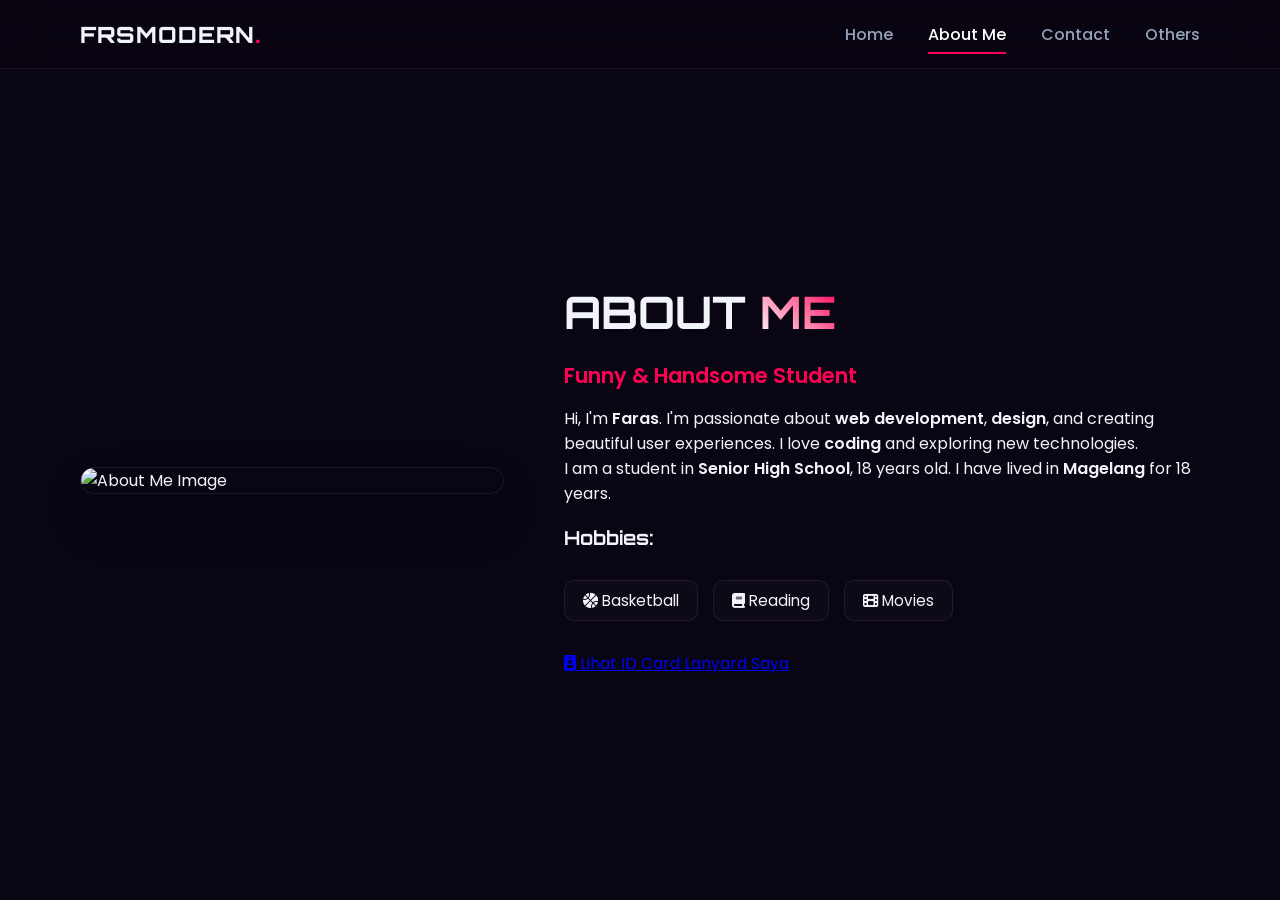
==== about.html @ 41e26d17 "first commit" ====
<!doctype html>
<html lang="en">
  <head>
    <meta charset="UTF-8" />
    <meta name="viewport" content="width=device-width, initial-scale=1.0" />
    <title>About Me | Faras</title>
    <link rel="preconnect" href="https://fonts.googleapis.com" />
    <link rel="preconnect" href="https://fonts.gstatic.com" crossorigin />
    <link href="https://fonts.googleapis.com/css2?family=Orbitron:wght@500;800&family=Poppins:wght@300;400;600&display=swap" rel="stylesheet" />
    <link rel="stylesheet" href="https://cdnjs.cloudflare.com/ajax/libs/font-awesome/6.4.0/css/all.min.css" />
    <link rel="stylesheet" href="apapun.css" />

    <!-- CSS Tambahan untuk efek Pop-up & Hover -->
    <style>
      .efek-hover {
        display: inline-block;
        transition: all 0.3s ease-in-out;
        cursor: pointer;
        font-weight: 600; /* Agar kata yang bisa di-hover sedikit lebih tebal */
      }

      .efek-hover:hover {
        color: #ff4757; /* Kamu bisa mengganti kode warna ini sesuai tema webmu */
        transform: scale(1.2);
        text-shadow: 2px 2px 5px rgba(0, 0, 0, 0.2);
      }
    </style>
  </head>
  <body>
    <div id="progress-bar"></div>

    <header>
      <div class="nav-container">
        <div class="logo">FRSMODERN<span>.</span></div>
        <nav>
          <ul>
            <li><a href="index.html" class="nav-link">Home</a></li>
            <li><a href="about.html" class="nav-link active">About Me</a></li>
            <li><a href="contact.html" class="nav-link">Contact</a></li>
            <li><a href="others.html" class="nav-link">Others</a></li>
          </ul>
        </nav>
      </div>
    </header>

    <main>
      <section class="scroll-reveal active">
        <div class="about-grid">
          <div class="about-img-box">
            <div class="img-wrapper glass-frame">
              <img src="https://media.formula1.com/image/upload/f_auto,c_limit,q_75,w_1320/content/dam/fom-website/drivers/2025Drivers/leclerc" alt="About Me Image" />
            </div>
          </div>
          <div class="about-text" style="text-align: left">
            <h2>ABOUT <span class="gradient-text">ME</span></h2>
            <p class="highlight">Funny & Handsome Student</p>

            <!-- Kata-kata di bawah ini sudah dibungkus dengan efek-hover -->
            <p>
              Hi, I'm <span class="efek-hover">Faras</span>. I'm passionate about <span class="efek-hover">web development</span>, <span class="efek-hover">design</span>, and creating beautiful user experiences. I love
              <span class="efek-hover">coding</span> and exploring new technologies.
            </p>
            <p>I am a student in <span class="efek-hover">Senior High School</span>, 18 years old. I have lived in <span class="efek-hover">Magelang</span> for 18 years.</p>

            <h3 style="font-family: 'Orbitron'; margin-top: 20px; font-size: 1.2rem">Hobbies:</h3>

            <div class="skills">
              <span class="skill-tag"><i class="fas fa-basketball-ball"></i> Basketball</span>
              <span class="skill-tag"><i class="fas fa-book"></i> Reading</span>
              <span class="skill-tag"><i class="fas fa-film"></i> Movies</span>
            </div>
            <!-- Tambahkan ini di bawah bagian hobbies atau di akhir teks About Me -->
            <div style="margin-top: 30px">
              <a href="aboutme.html" class="btn-lanyard"> <i class="fas fa-id-badge"></i> Lihat ID Card Lanyard Saya </a>
            </div>
          </div>
        </div>
      </section>
    </main>

    <script src="script.js"></script>
  </body>
</html>
---- apapun.css ----
/* --- RESET & VARIABLES --- */
:root {
  --primary: #ff0055;
  --primary-glow: rgba(255, 0, 85, 0.3);
  --bg-dark: #0a0512;
  --bg-card: rgba(255, 255, 255, 0.02);
  --border: rgba(255, 255, 255, 0.07);
  --text-main: #f1f5f9;
  --text-muted: #94a3b8;
}

* {
  box-sizing: border-box;
  margin: 0;
  padding: 0;
  scroll-behavior: smooth;
}

body {
  font-family: 'Poppins', sans-serif;
  background-color: var(--bg-dark);
  color: var(--text-main);
  overflow-x: hidden;
}

/* Scroll Progress Bar */
#progress-bar {
  position: fixed;
  top: 0;
  left: 0;
  height: 3px;
  background: linear-gradient(90deg, var(--primary), #7000ff);
  width: 0%;
  z-index: 1001;
  transition: width 0.1s ease;
}

/* --- HEADER & NAV --- */
header {
  position: fixed;
  top: 0;
  width: 100%;
  background: rgba(10, 5, 18, 0.7);
  backdrop-filter: blur(20px);
  -webkit-backdrop-filter: blur(20px);
  border-bottom: 1px solid var(--border);
  z-index: 1000;
  padding: 20px 0;
}

.nav-container {
  max-width: 1200px;
  margin: 0 auto;
  display: flex;
  justify-content: space-between;
  align-items: center;
  padding: 0 40px;
}

.logo {
  font-family: 'Orbitron', sans-serif;
  font-weight: 800;
  font-size: 1.4rem;
  letter-spacing: 1px;
}

.logo span {
  color: var(--primary);
}

nav ul {
  display: flex;
  list-style: none;
}

nav li {
  margin-left: 35px;
}

nav a {
  text-decoration: none;
  color: var(--text-muted);
  font-weight: 500;
  transition: color 0.3s;
  position: relative;
  padding: 8px 0;
}

nav a:hover,
nav a.active {
  color: #fff;
}

nav a::after {
  content: '';
  position: absolute;
  bottom: 0;
  left: 0;
  width: 0;
  height: 2px;
  background: var(--primary);
  transition: width 0.3s ease;
}

nav a:hover::after,
nav a.active::after {
  width: 100%;
}

/* --- LAYOUT UTAMA --- */
main {
  max-width: 1200px;
  margin: 0 auto;
  padding: 0 40px;
}

section {
  min-height: 100vh;
  padding: 120px 0 60px 0;
  display: flex;
  flex-direction: column;
  justify-content: center;
}

/* --- SECTION: HOME / HERO --- */
#home {
  display: grid;
  grid-template-columns: 1fr 1fr;
  gap: 50px;
  align-items: center;
}

.badge {
  background: rgba(255, 0, 85, 0.1);
  color: var(--primary);
  padding: 6px 16px;
  border-radius: 30px;
  font-size: 0.85rem;
  font-weight: 600;
  text-transform: uppercase;
  letter-spacing: 1px;
  display: inline-block;
  margin-bottom: 20px;
  border: 1px solid rgba(255, 0, 85, 0.2);
}

h1 {
  font-size: 2.8em;
  font-weight: 700;
  background: linear-gradient(45deg, #ffffff, #ff007f);

  -webkit-background-clip: text;
  background-clip: text;

  -webkit-text-fill-color: transparent;
  margin-bottom: 20px;
  letter-spacing: -0.5px;
}

.gradient-text {
  color: var(--primary);
  background-image: linear-gradient(45deg, #ffffff, var(--primary));
  -webkit-background-clip: text;
  background-clip: text;

  -webkit-text-fill-color: transparent;
}

#home p {
  color: var(--text-muted);
  font-size: 1.15rem;
  line-height: 1.8;
  margin-bottom: 35px;
}

.cta-btn {
  display: inline-block;
  text-decoration: none;
  background: var(--primary);
  color: #fff;
  padding: 14px 32px;
  border-radius: 12px;
  font-weight: 600;
  box-shadow: 0 8px 25px var(--primary-glow);
  transition:
    transform 0.3s,
    box-shadow 0.3s;
}

.cta-btn:hover {
  transform: translateY(-3px);
  box-shadow: 0 12px 30px rgba(255, 0, 85, 0.5);
}

/* Img Styling & Hover Effects */
.img-wrapper {
  position: relative;
  border-radius: 24px;
  overflow: hidden;
  border: 1px solid var(--border);
  box-shadow: 0 25px 50px -12px rgba(0, 0, 0, 0.5);
}

.img-wrapper img {
  width: 100%;
  display: block;
  transition: transform 0.6s cubic-bezier(0.25, 1, 0.5, 1);
}

.img-wrapper:hover img {
  transform: scale(1.05) rotate(1deg);
}

/* Animasi Mengambang (Floating) */
.animate-float {
  animation: floatY 6s ease-in-out infinite;
}

@keyframes floatY {
  0%,
  100% {
    transform: translateY(0);
  }
  50% {
    transform: translateY(-15px);
  }
}

/* --- SECTION: ABOUT --- */
.about-grid {
  display: grid;
  grid-template-columns: 0.8fr 1.2fr;
  gap: 60px;
  align-items: center;
}

h2 {
  font-family: 'Orbitron', sans-serif;
  font-size: 2.8rem;
  margin-bottom: 20px;
}

.highlight {
  color: var(--primary);
  font-size: 1.3rem;
  font-weight: 600;
  margin-bottom: 15px;
}

.skills {
  margin-top: 30px;
  display: flex;
  gap: 15px;
}

.skill-tag {
  background: var(--bg-card);
  border: 1px solid var(--border);
  padding: 8px 18px;
  border-radius: 10px;
  font-size: 0.95rem;
  transition: border-color 0.3s;
}

.skill-tag:hover {
  border-color: var(--primary);
}

/* --- SECTION: PROJECTS --- */
.project-grid {
  display: grid;
  grid-template-columns: 1fr 1fr;
  gap: 30px;
  margin-top: 40px;
}

.project-card {
  background: var(--bg-card);
  border: 1px solid var(--border);
  border-radius: 20px;
  overflow: hidden;
  transition:
    transform 0.4s,
    border-color 0.4s;
}

.project-img {
  height: 250px;
  overflow: hidden;
}

.project-img img {
  width: 100%;
  height: 100%;
  object-fit: cover;
  transition: transform 0.5s;
}

.project-info {
  padding: 25px;
  text-align: left;
}
.project-info h3 {
  margin-bottom: 10px;
  font-family: 'Orbitron', sans-serif;
}
.project-info p {
  color: var(--text-muted);
  font-size: 0.95rem;
}

.project-card:hover {
  transform: translateY(-10px);
  border-color: var(--primary);
}

.project-card:hover .project-img img {
  transform: scale(1.08);
}

.contact-links {
  display: flex;
  justify-content: center;
  gap: 30px;
  margin-top: 40px;
  flex-wrap: wrap;
}

.social-item {
  display: flex;
  align-items: center;
  gap: 12px;
  text-decoration: none;
  color: #fff;
  background: var(--bg-card);
  border: 1px solid var(--border);
  padding: 16px 30px;
  border-radius: 16px;
  transition: all 0.3s;
}

.social-item i {
  font-size: 1.4rem;
  color: var(--primary);
}

.social-item:hover {
  background: rgba(255, 0, 85, 0.05);
  border-color: var(--primary);
  transform: scale(1.05);
}

.scroll-reveal {
  opacity: 0;
  transform: translateY(60px);
  transition:
    opacity 1s cubic-bezier(0.25, 1, 0.5, 1),
    transform 1s cubic-bezier(0.25, 1, 0.5, 1);
}

.scroll-reveal.active {
  opacity: 1;
  transform: translateY(0);
}

.btn-about {
  display: inline-block;
  padding: 10px 20px;
  background-color: #ff4757;
  color: white;
  text-decoration: none;
  border-radius: 5px;
  font-family: 'Poppins', sans-serif;
  font-weight: 600;
  transition: 0.3s;
}

.btn-about:hover {
  background-color: #cf303f;
  transform: scale(1.05);
}
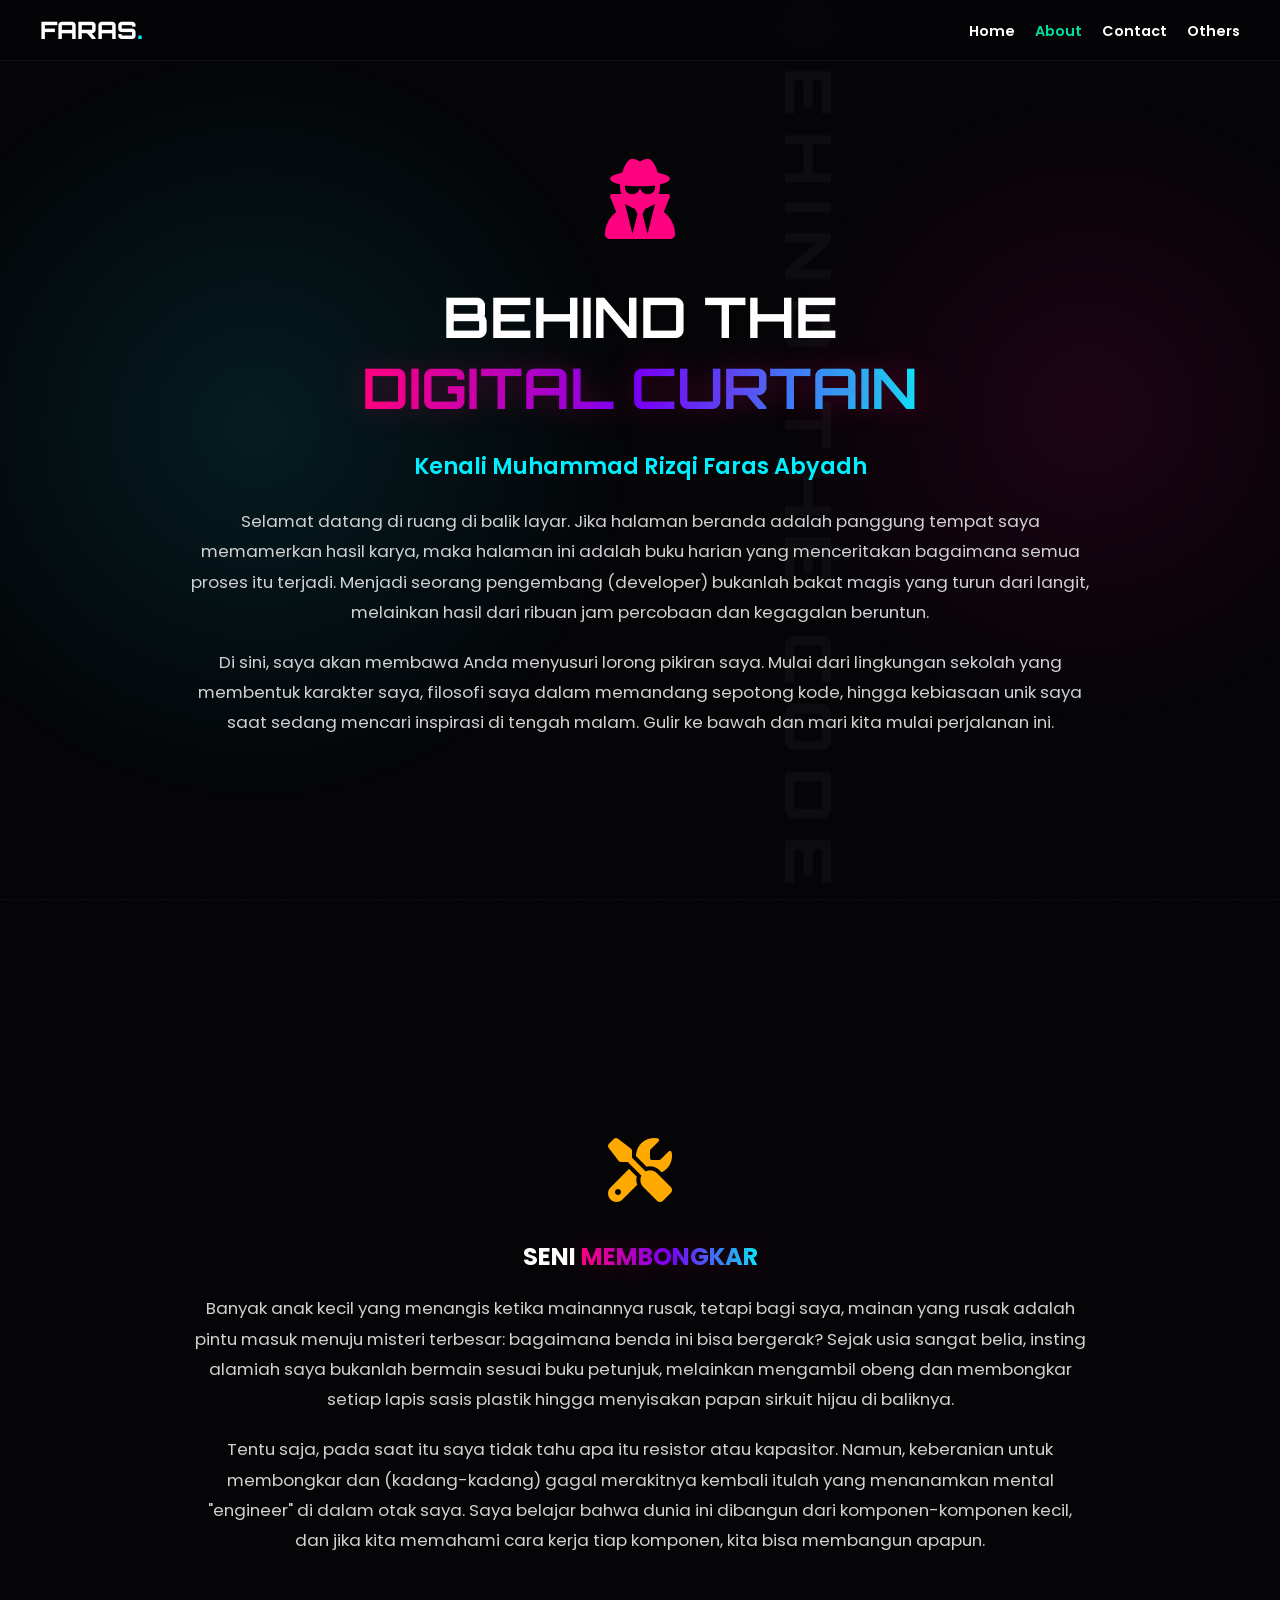
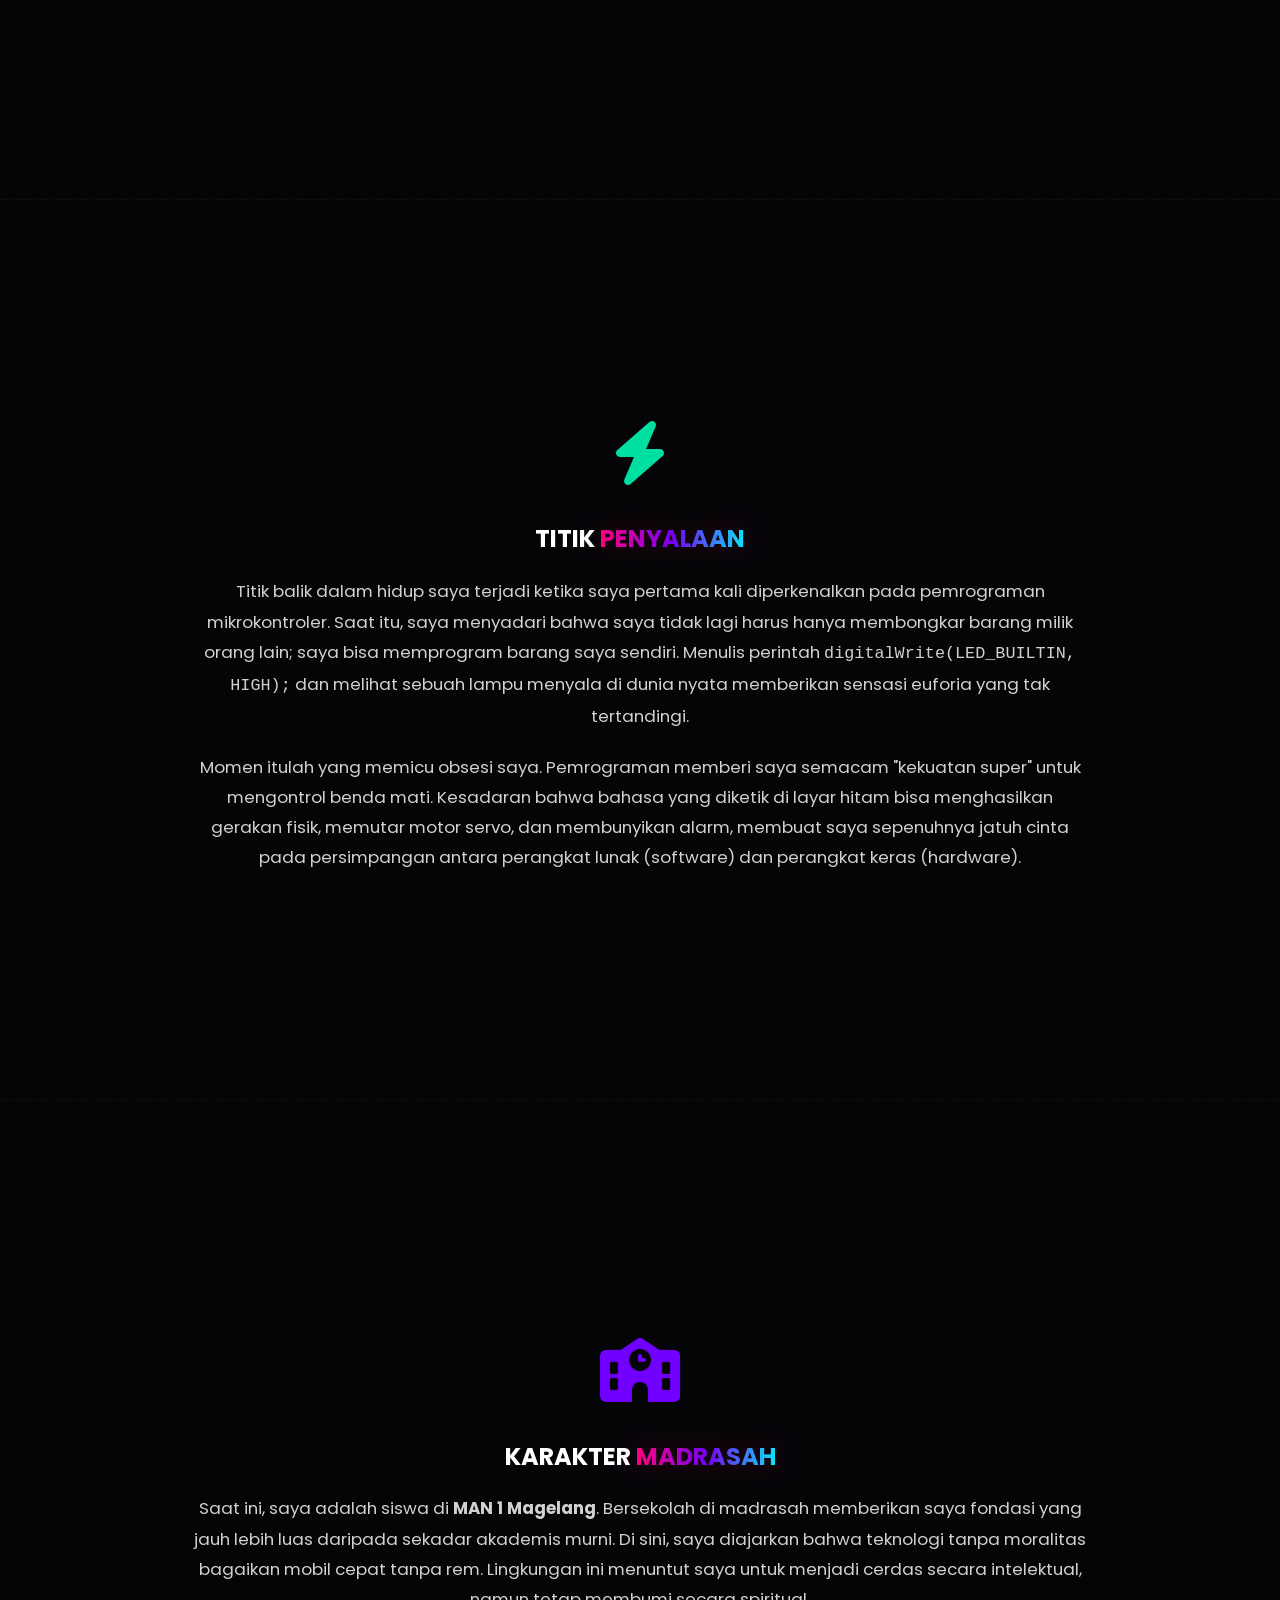
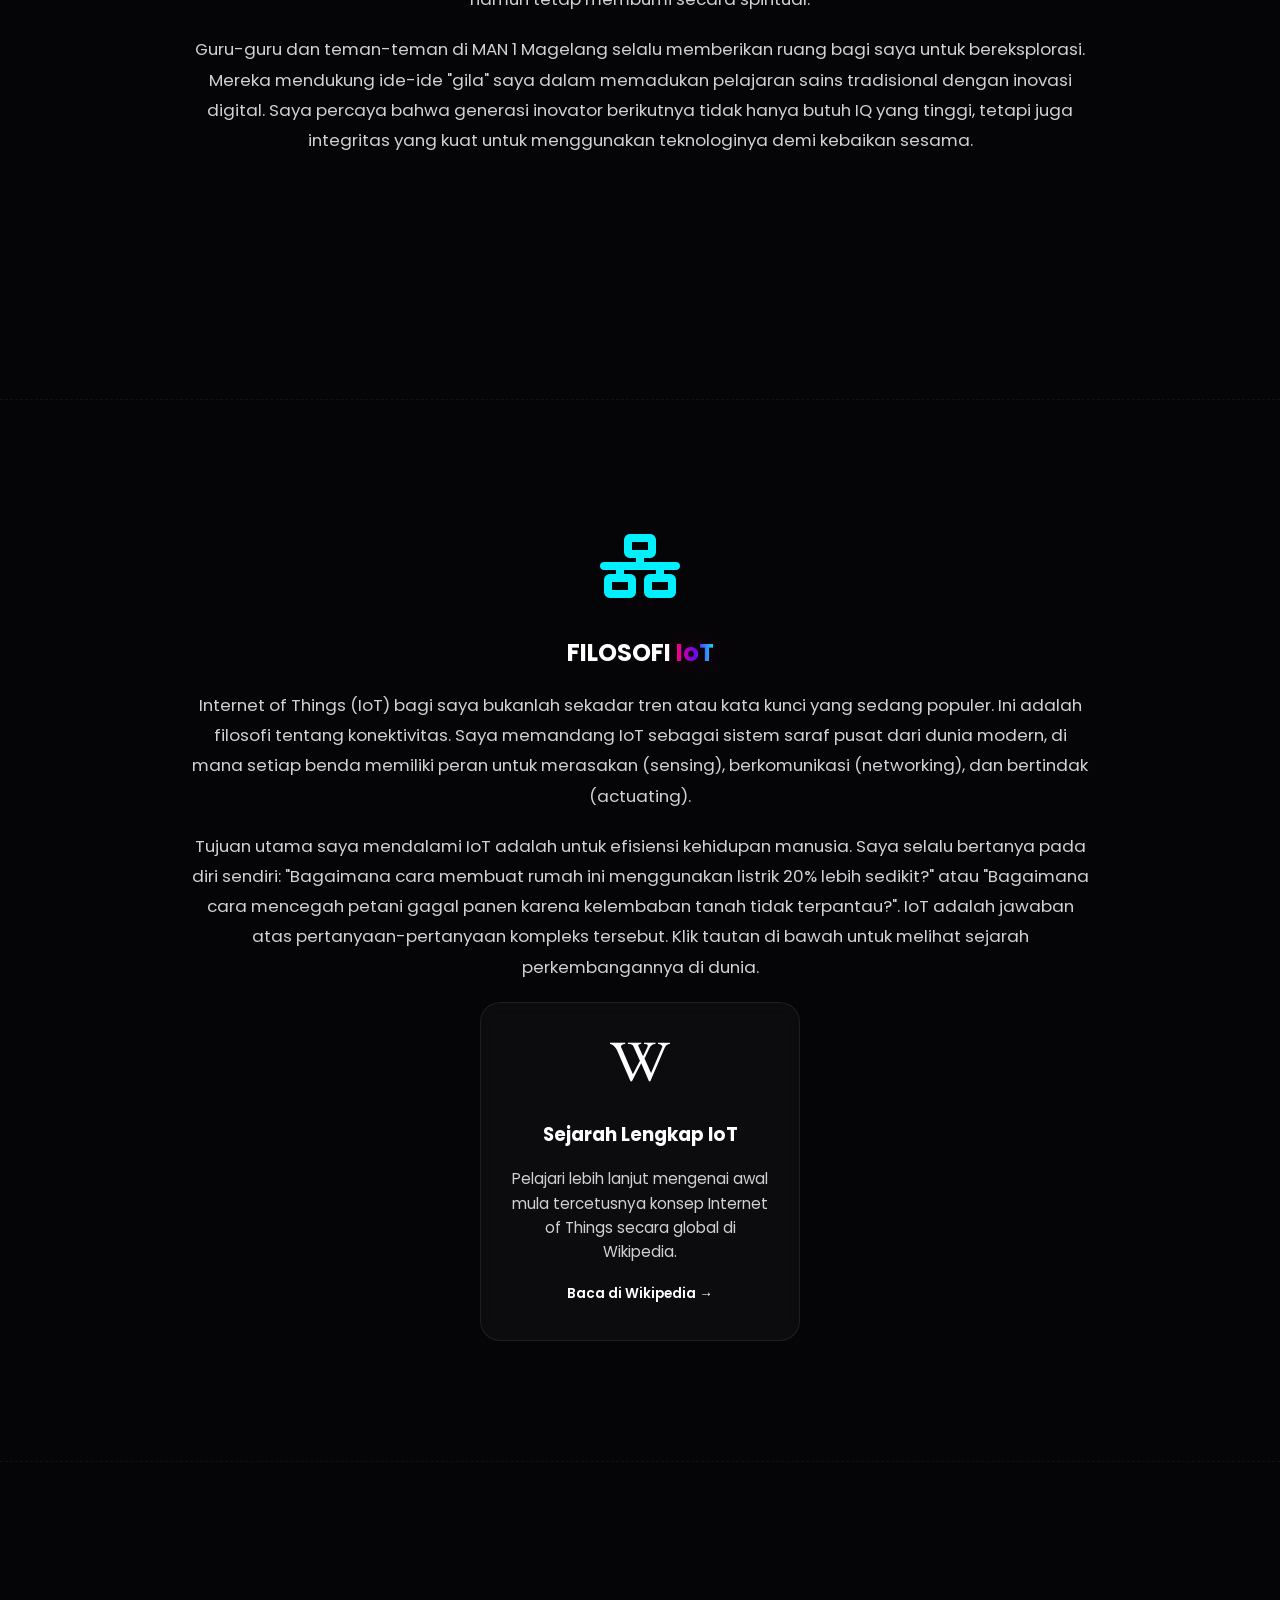
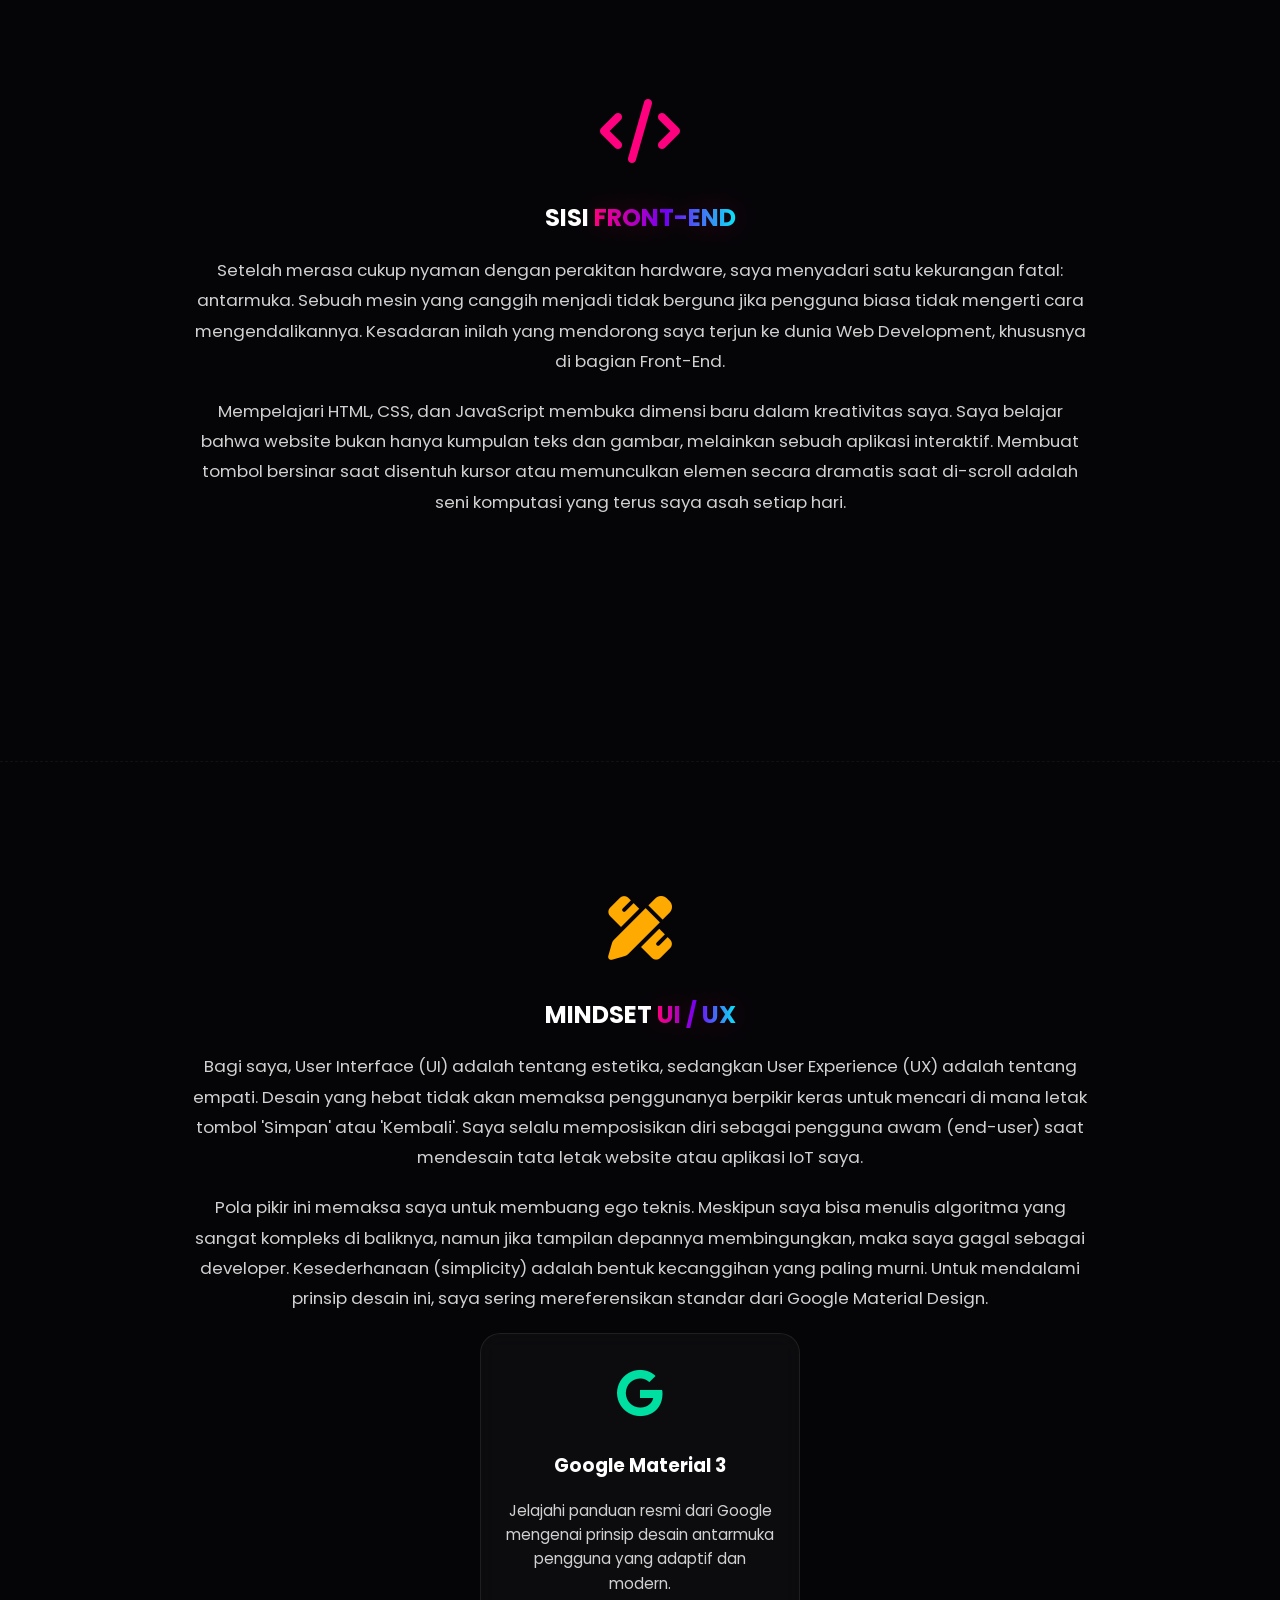
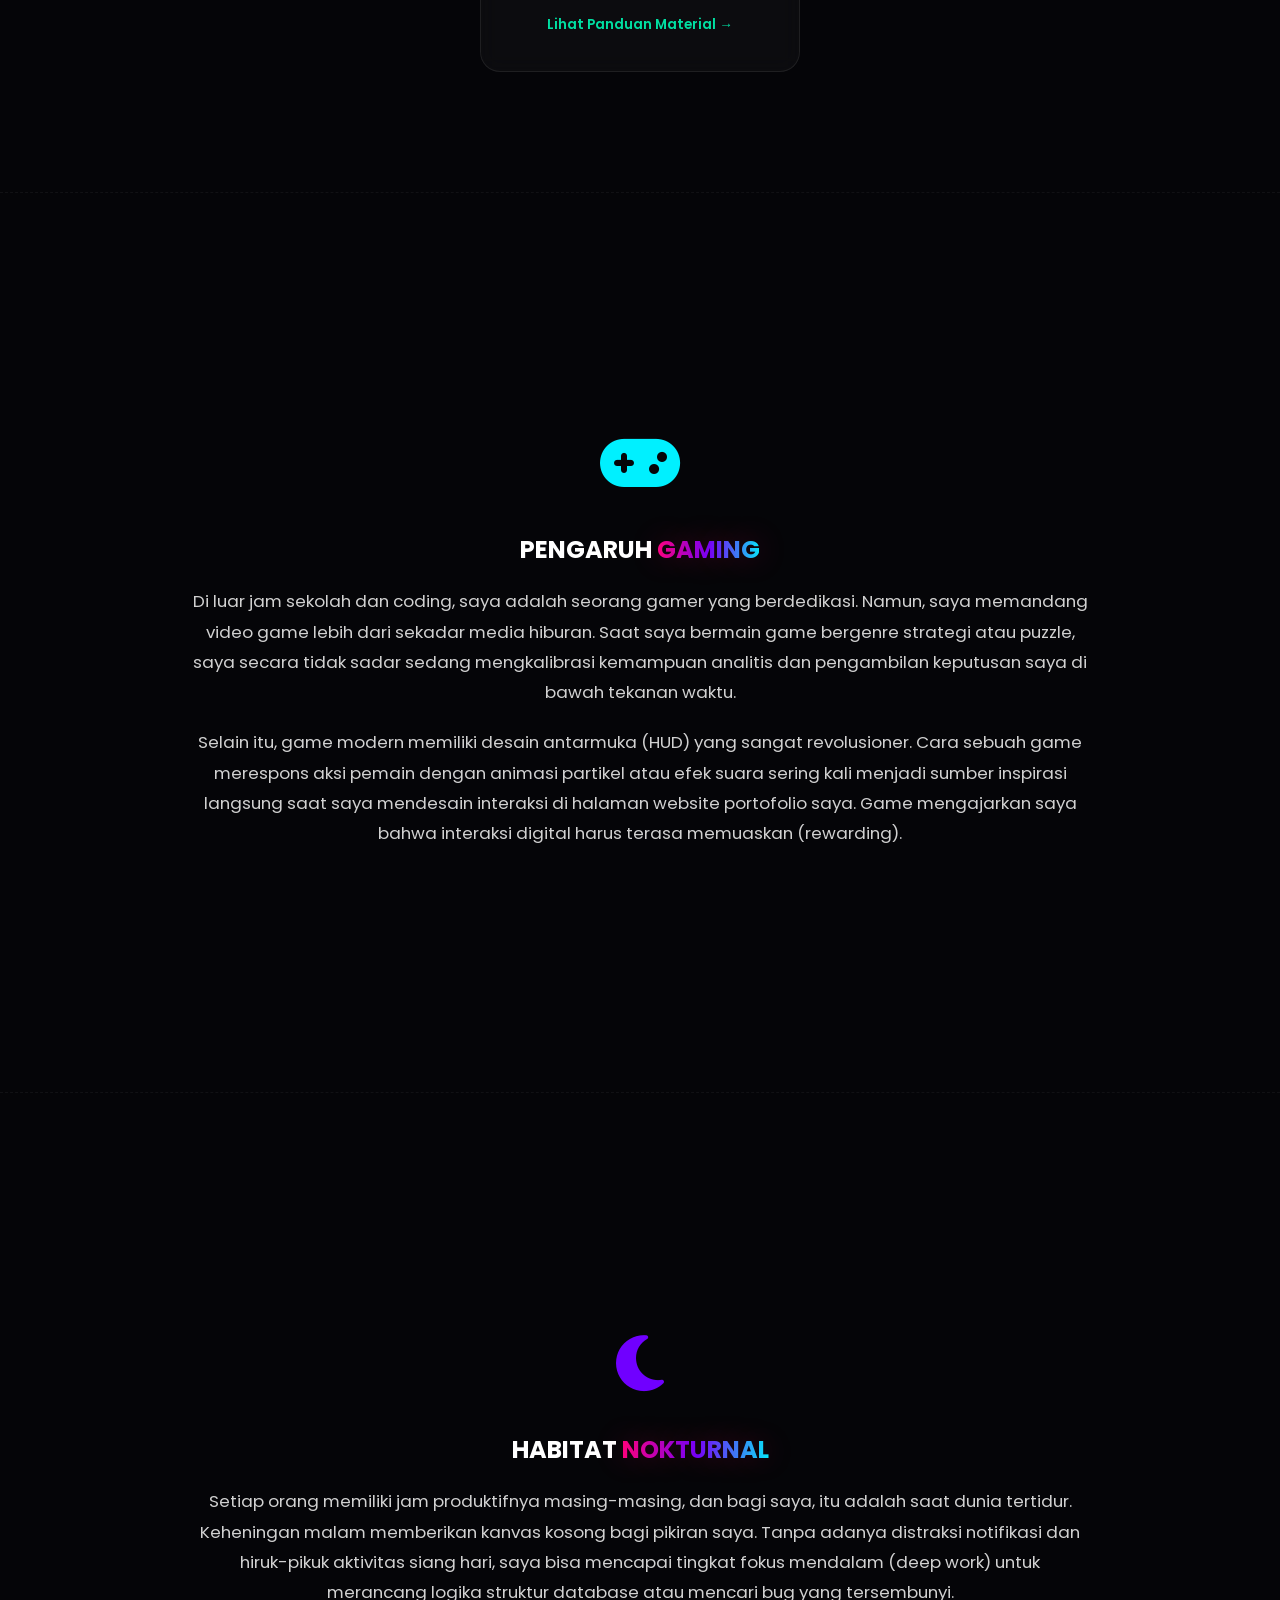
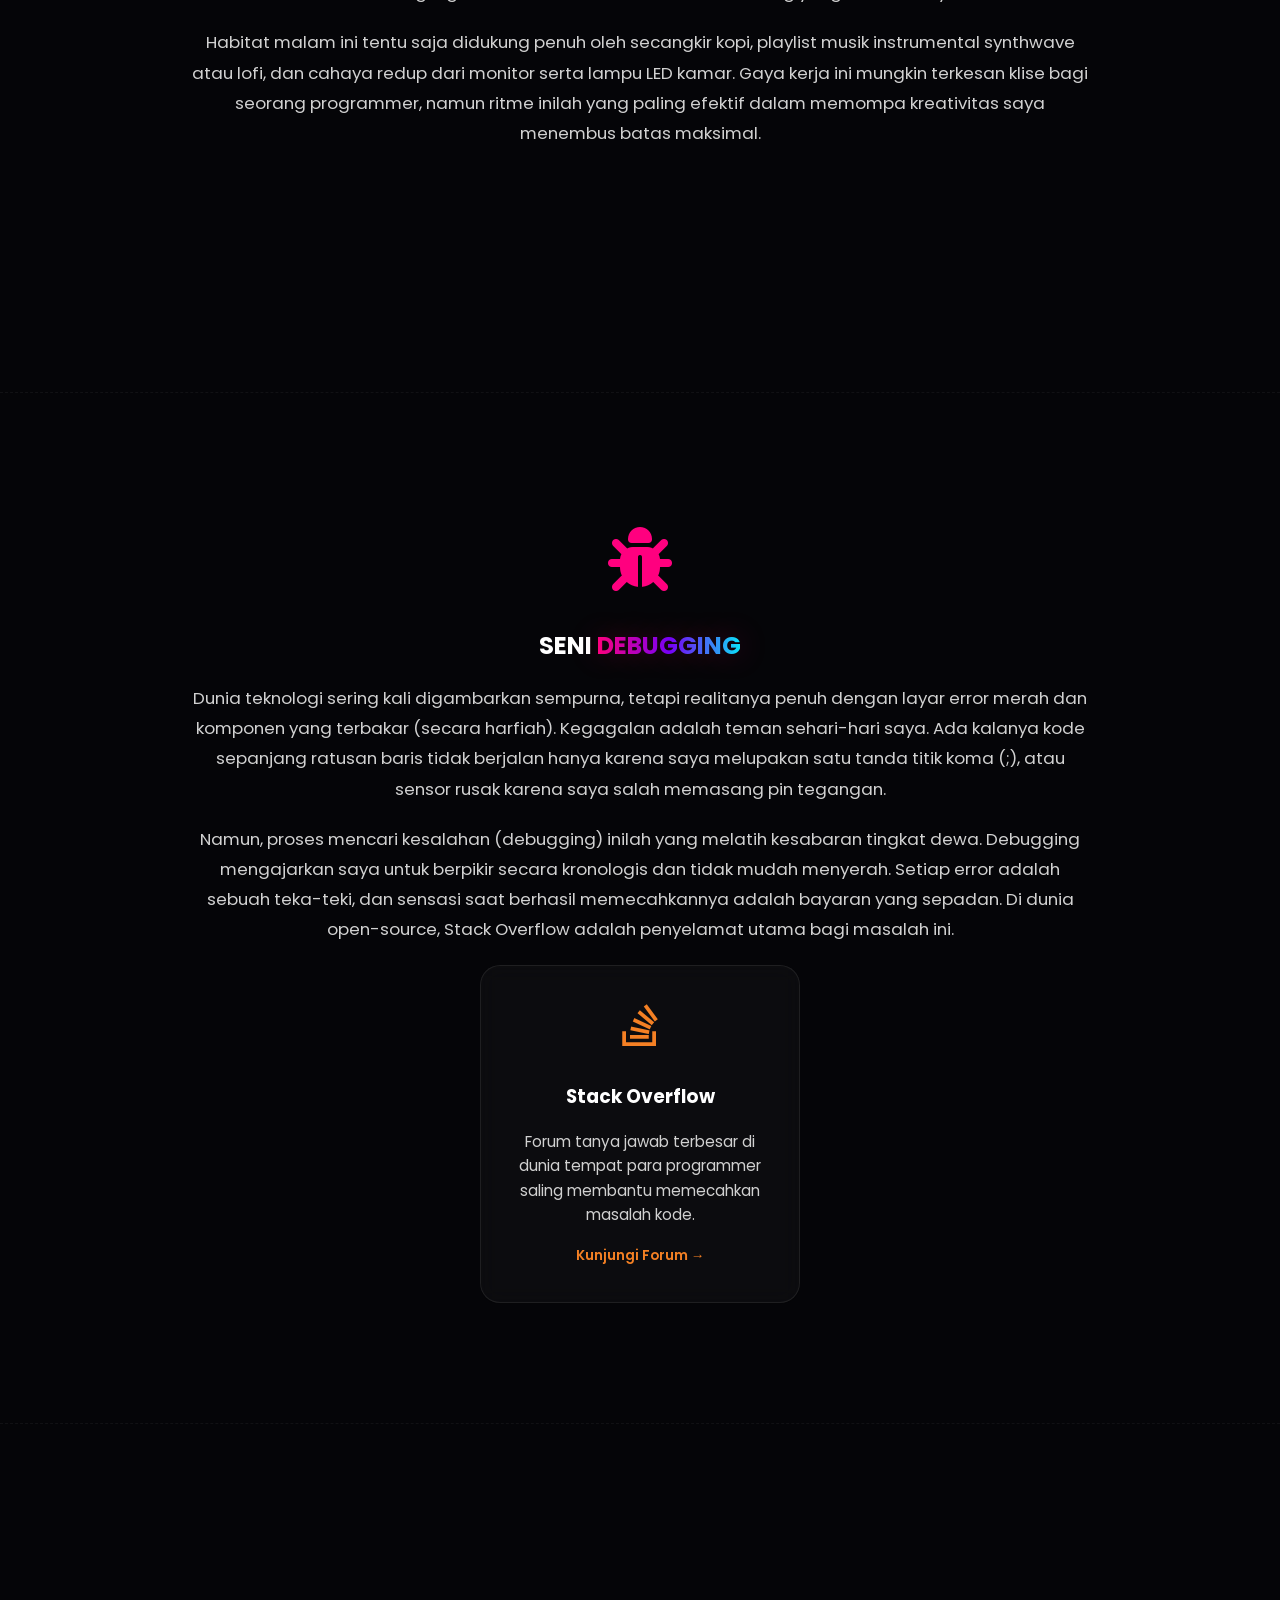
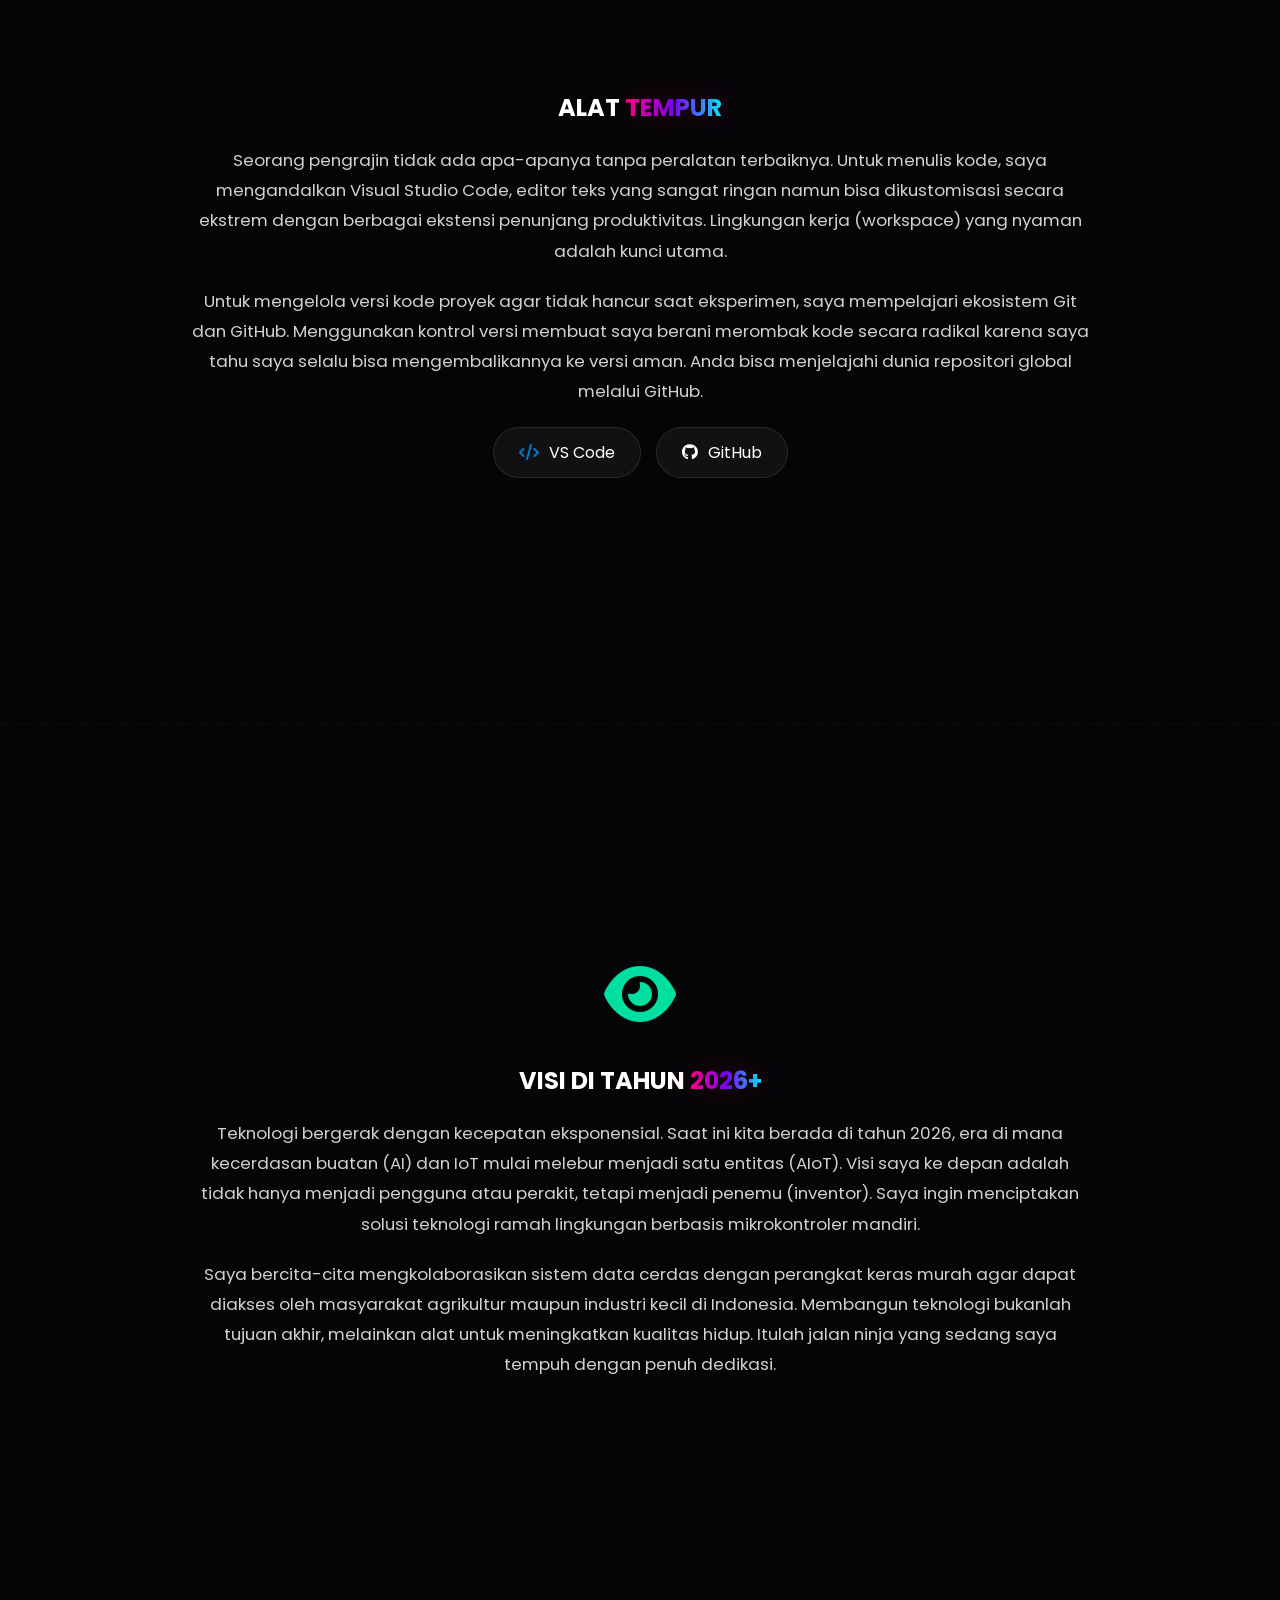
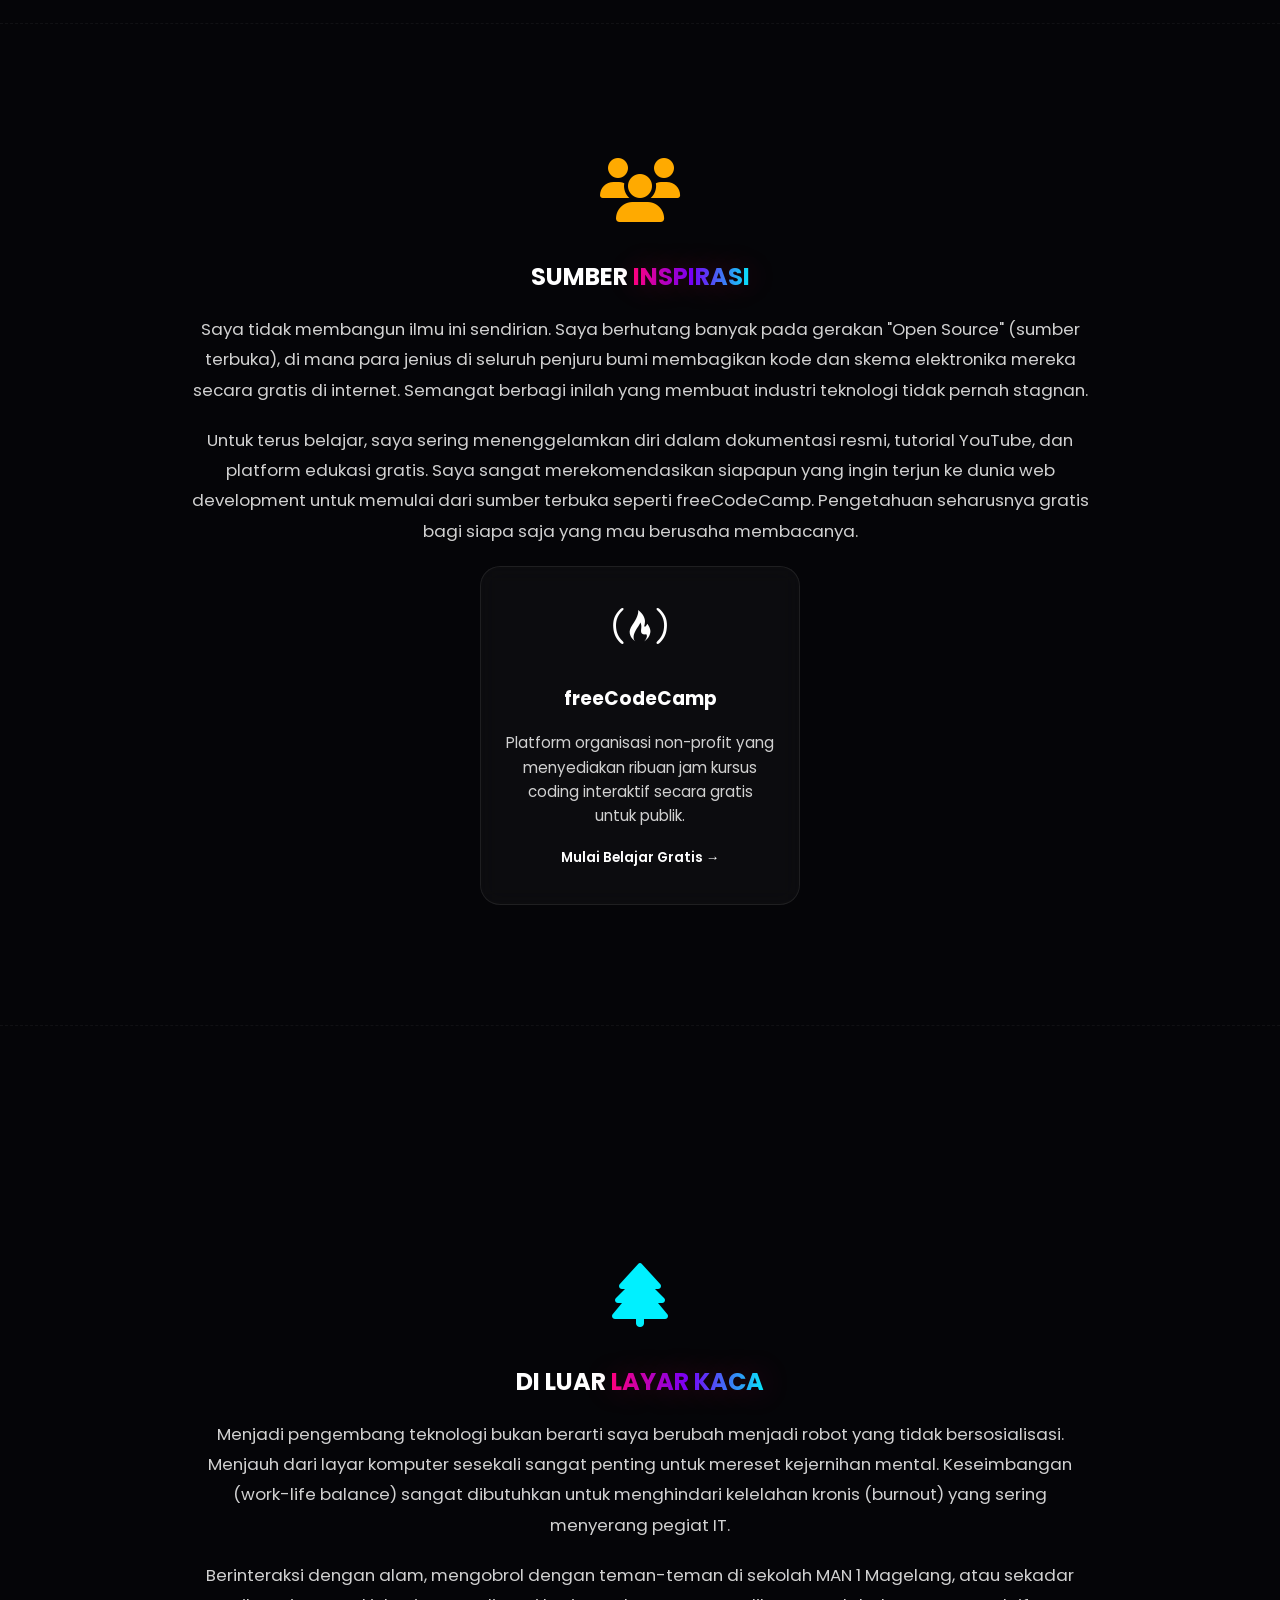
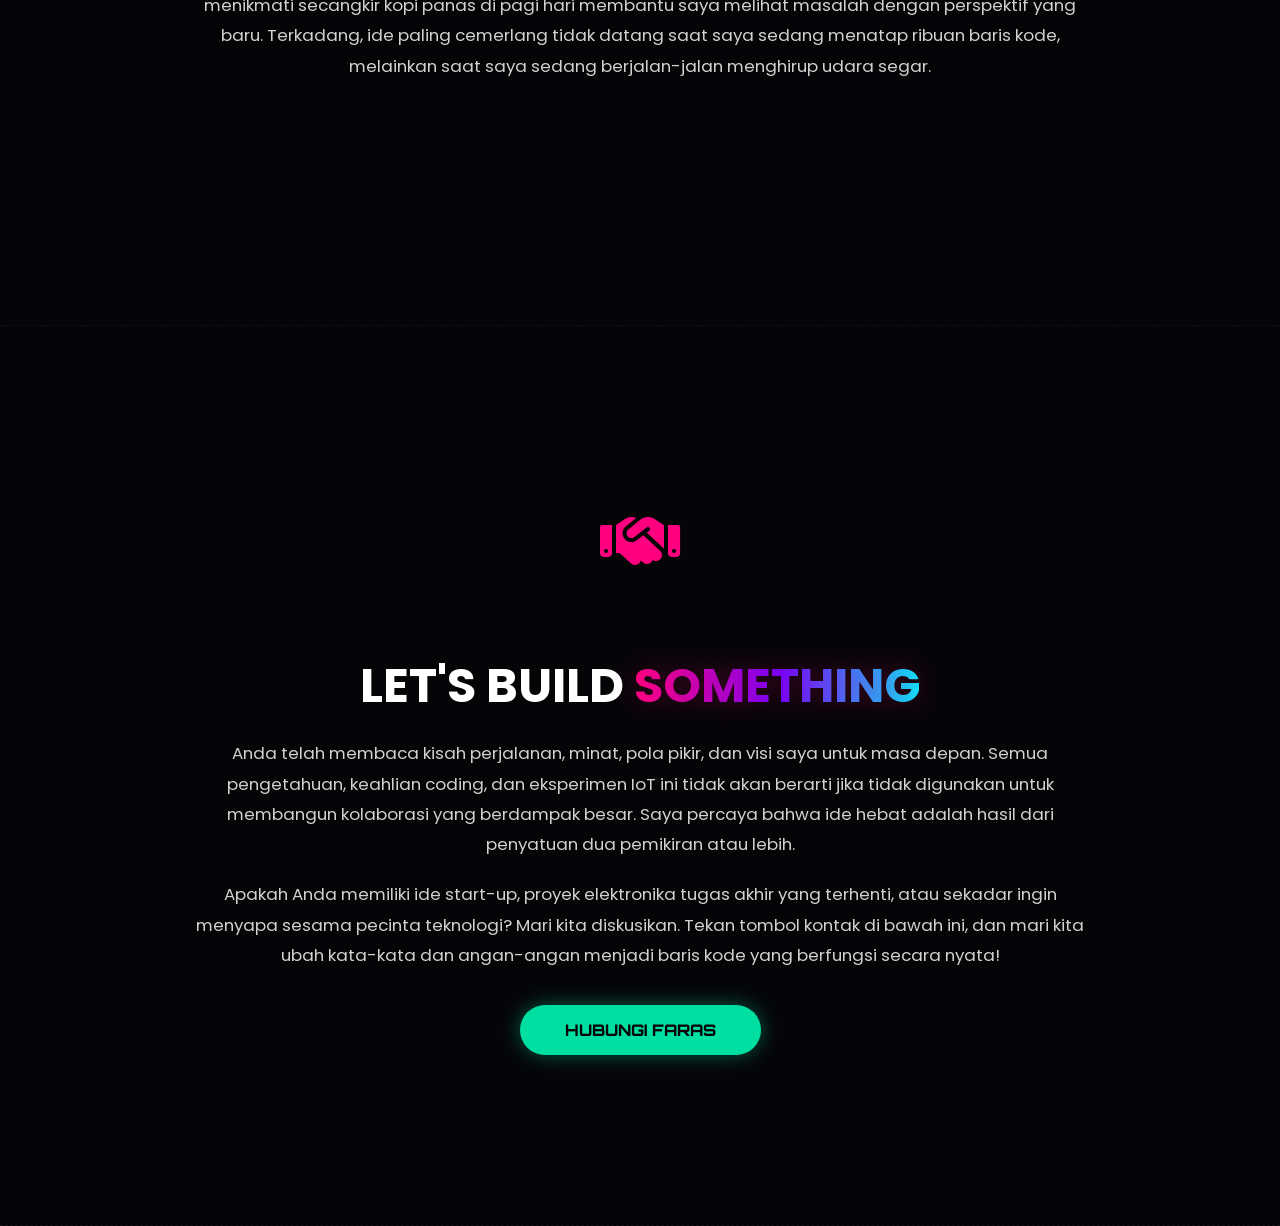
==== commit 22d51237: "perubahan" ====
--- a/about.html
+++ b/about.html
@@ -1,41 +1,339 @@
 <!doctype html>
-<html lang="en">
+<html lang="id">
   <head>
     <meta charset="UTF-8" />
     <meta name="viewport" content="width=device-width, initial-scale=1.0" />
-    <title>About Me | Faras</title>
+    <title>About Me | FARAS CANGGIH Ultimate</title>
     <link rel="preconnect" href="https://fonts.googleapis.com" />
     <link rel="preconnect" href="https://fonts.gstatic.com" crossorigin />
     <link href="https://fonts.googleapis.com/css2?family=Orbitron:wght@500;800&family=Poppins:wght@300;400;600&display=swap" rel="stylesheet" />
     <link rel="stylesheet" href="https://cdnjs.cloudflare.com/ajax/libs/font-awesome/6.4.0/css/all.min.css" />
-    <link rel="stylesheet" href="apapun.css" />
-
-    <!-- CSS Tambahan untuk efek Pop-up & Hover -->
+
     <style>
-      .efek-hover {
+      /* --- BASE STYLE --- */
+      body {
+        margin: 0;
+        padding: 0;
+        background-color: #050508;
+        color: #ffffff;
+        font-family: 'Poppins', sans-serif;
+        overflow-x: hidden;
+      }
+
+      header {
+        position: fixed;
+        top: 0;
+        width: 100%;
+        background: rgba(5, 5, 8, 0.85);
+        backdrop-filter: blur(15px);
+        z-index: 1000;
+        border-bottom: 1px solid rgba(255, 255, 255, 0.05);
+      }
+
+      .nav-container {
+        display: flex;
+        justify-content: space-between;
+        align-items: center;
+        padding: 15px 30px;
+        max-width: 1200px;
+        margin: 0 auto;
+      }
+
+      .logo {
+        font-size: 1.5rem;
+        color: #fff;
+        text-decoration: none;
+      }
+      .logo span {
+        color: #00f0ff;
+      }
+
+      nav ul {
+        list-style: none;
+        margin: 0;
+        padding: 0;
+        display: flex;
+        gap: 20px;
+      }
+      nav a {
+        color: #fff;
+        text-decoration: none;
+        font-weight: 600;
+        font-size: 0.9rem;
+        transition: 0.3s;
+      }
+      nav a:hover,
+      nav a.active {
+        color: #00dfa2;
+      }
+
+      /* --- EFEK VISUAL BACKGROUND --- */
+      .bg-orb-1 {
+        position: fixed;
+        top: 10%;
+        right: -10%;
+        width: 50vw;
+        height: 50vw;
+        background: radial-gradient(circle, rgba(255, 0, 127, 0.1) 0%, rgba(0, 0, 0, 0) 70%);
+        z-index: -1;
+        pointer-events: none;
+      }
+
+      .bg-orb-2 {
+        position: fixed;
+        bottom: 10%;
+        left: -10%;
+        width: 60vw;
+        height: 60vw;
+        background: radial-gradient(circle, rgba(0, 240, 255, 0.1) 0%, rgba(0, 0, 0, 0) 70%);
+        z-index: -1;
+        pointer-events: none;
+      }
+
+      .side-decoration {
+        position: fixed;
+        right: 20px;
+        top: 50%;
+        transform: translateY(-50%) rotate(90deg);
+        color: rgba(255, 255, 255, 0.03);
+        font-family: 'Orbitron';
+        font-size: 4rem;
+        font-weight: 800;
+        letter-spacing: 15px;
+        z-index: -2;
+        pointer-events: none;
+        white-space: nowrap;
+      }
+
+      @media (max-width: 768px) {
+        .side-decoration {
+          display: none;
+        }
+      }
+
+      /* --- ANIMASI KARAKTER BERLARI (MARIO / NINJA EFFECT) --- */
+      .runner-container {
+        position: fixed;
+        bottom: 20px;
+        left: -100px;
+        z-index: 999;
+        font-size: 2.5rem;
+        color: #00f0ff;
+        filter: drop-shadow(0 0 10px #00f0ff) drop-shadow(0 0 20px rgba(0, 240, 255, 0.5));
+        animation: runAcross 15s linear infinite;
+        pointer-events: none; /* Agar tidak menghalangi klik */
+      }
+
+      /* Animasi lari bolak-balik dari kiri ke kanan lalu diputar balik */
+      @keyframes runAcross {
+        0% {
+          transform: translateX(-100px) scaleX(1);
+        }
+        49% {
+          transform: translateX(110vw) scaleX(1);
+        }
+        50% {
+          transform: translateX(110vw) scaleX(-1);
+        }
+        99% {
+          transform: translateX(-100px) scaleX(-1);
+        }
+        100% {
+          transform: translateX(-100px) scaleX(1);
+        }
+      }
+
+      /* Animasi lompat kecil saat karakter berlari */
+      .running-icon {
         display: inline-block;
-        transition: all 0.3s ease-in-out;
+        animation: tinyJump 0.3s infinite alternate ease-in-out;
+      }
+
+      @keyframes tinyJump {
+        0% {
+          transform: translateY(0);
+        }
+        100% {
+          transform: translateY(-8px);
+        }
+      }
+
+      /* --- SECTION STYLE --- */
+      section {
+        min-height: 100vh;
+        padding: 120px 20px;
+        display: flex;
+        flex-direction: column;
+        justify-content: center;
+        align-items: center;
+        text-align: center;
+        box-sizing: border-box;
+        position: relative;
+        border-bottom: 1px dashed rgba(255, 255, 255, 0.05);
+      }
+
+      .content-box {
+        max-width: 900px;
+        margin: 0 auto;
+        z-index: 2;
+      }
+      .content-box p {
+        font-size: 1.05rem;
+        line-height: 1.8;
+        margin-bottom: 20px;
+        color: #d1d1d1;
+      }
+
+      /* --- SCROLL REVEAL ENGINE --- */
+      .scroll-reveal {
+        opacity: 0;
+        transform: translateY(80px) scale(0.95);
+        transition: all 0.9s cubic-bezier(0.25, 1, 0.5, 1);
+      }
+      .scroll-reveal.active {
+        opacity: 1;
+        transform: translateY(0) scale(1);
+      }
+
+      /* --- TEKS & ANIMASI KEYFRAMES --- */
+      .gradient-text {
+        background: linear-gradient(90deg, #ff007f, #7000ff, #00f0ff);
+        -webkit-background-clip: text;
+        -webkit-text-fill-color: transparent;
+        text-shadow: 0 0 30px rgba(255, 0, 127, 0.3);
+      }
+
+      .jumping-animation {
+        display: inline-block;
+        animation: jumpEffect 1.5s infinite ease-in-out;
+      }
+      @keyframes jumpEffect {
+        0%,
+        100% {
+          transform: translateY(0);
+        }
+        50% {
+          transform: translateY(-20px);
+        }
+      }
+
+      .floating-animation {
+        animation: floatEffect 4s infinite ease-in-out;
+      }
+      @keyframes floatEffect {
+        0%,
+        100% {
+          transform: translateY(0);
+        }
+        50% {
+          transform: translateY(-15px);
+        }
+      }
+
+      .spinning-animation {
+        animation: spinEffect 10s infinite linear;
+      }
+      @keyframes spinEffect {
+        from {
+          transform: rotate(0deg);
+        }
+        to {
+          transform: rotate(360deg);
+        }
+      }
+
+      /* --- KARTU YANG BISA DIKLIK (INTERAKTIF) --- */
+      .grid-container {
+        display: flex;
+        gap: 25px;
+        justify-content: center;
+        flex-wrap: wrap;
+        margin-top: 20px;
+      }
+      a.clickable-card {
+        text-decoration: none;
+        color: inherit;
+        display: block;
+      }
+
+      .card-box {
+        background: rgba(255, 255, 255, 0.03);
+        border: 1px solid rgba(255, 255, 255, 0.08);
+        backdrop-filter: blur(10px);
+        padding: 35px 25px;
+        border-radius: 20px;
+        width: 320px;
+        box-sizing: border-box;
+        transition: all 0.4s cubic-bezier(0.175, 0.885, 0.32, 1.275);
+        position: relative;
+        overflow: hidden;
+      }
+      .card-box::before {
+        content: '';
+        position: absolute;
+        top: -50%;
+        left: -50%;
+        width: 200%;
+        height: 200%;
+        background: linear-gradient(45deg, transparent, rgba(255, 255, 255, 0.08), transparent);
+        transform: rotate(45deg) translateY(100%);
+        transition: all 0.6s ease;
+      }
+      .card-box:hover::before {
+        transform: rotate(45deg) translateY(-100%);
+      }
+      .card-box:hover {
+        transform: translateY(-10px) scale(1.02);
+        background: rgba(255, 255, 255, 0.06);
+        border-color: #ff007f;
+        box-shadow: 0 15px 35px rgba(255, 0, 127, 0.15);
+      }
+      .card-box p {
+        font-size: 0.95rem;
+        margin-bottom: 15px;
+        line-height: 1.6;
+      }
+
+      .skill-tag {
+        background: rgba(255, 255, 255, 0.05);
+        border: 1px solid rgba(255, 255, 255, 0.1);
+        padding: 12px 25px;
+        border-radius: 30px;
+        transition: all 0.3s;
+        display: inline-flex;
+        align-items: center;
+        gap: 10px;
         cursor: pointer;
-        font-weight: 600; /* Agar kata yang bisa di-hover sedikit lebih tebal */
-      }
-
-      .efek-hover:hover {
-        color: #ff4757; /* Kamu bisa mengganti kode warna ini sesuai tema webmu */
-        transform: scale(1.2);
-        text-shadow: 2px 2px 5px rgba(0, 0, 0, 0.2);
+        text-decoration: none;
+        color: white;
+      }
+      .skill-tag:hover {
+        background: #00f0ff;
+        color: #050508;
+        font-weight: bold;
+        box-shadow: 0 0 20px rgba(0, 240, 255, 0.5);
+        transform: scale(1.1) translateY(-5px);
       }
     </style>
   </head>
   <body>
-    <div id="progress-bar"></div>
+    <!-- Efek Latar Belakang & Karakter Berlari -->
+    <div class="bg-orb-1"></div>
+    <div class="bg-orb-2"></div>
+    <div class="side-decoration">BEHIND THE CODE</div>
+
+    <!-- KARAKTER BERLARI (COOL VISUAL EFFECT) -->
+    <div class="runner-container">
+      <i class="fas fa-running running-icon"></i>
+    </div>
 
     <header>
       <div class="nav-container">
-        <div class="logo">FRSMODERN<span>.</span></div>
+        <div class="logo" style="font-family: 'Orbitron'; font-weight: 800">FARAS<span>.</span></div>
         <nav>
           <ul>
             <li><a href="index.html" class="nav-link">Home</a></li>
-            <li><a href="about.html" class="nav-link active">About Me</a></li>
+            <li><a href="about.html" class="nav-link active">About</a></li>
             <li><a href="contact.html" class="nav-link">Contact</a></li>
             <li><a href="others.html" class="nav-link">Others</a></li>
           </ul>
@@ -44,40 +342,310 @@
     </header>
 
     <main>
-      <section class="scroll-reveal active">
-        <div class="about-grid">
-          <div class="about-img-box">
-            <div class="img-wrapper glass-frame">
-              <img src="https://media.formula1.com/image/upload/f_auto,c_limit,q_75,w_1320/content/dam/fom-website/drivers/2025Drivers/leclerc" alt="About Me Image" />
+      <!-- SLIDE 1: Hero About -->
+      <section class="scroll-reveal">
+        <div class="content-box">
+          <div class="floating-animation" style="font-size: 5rem; color: #ff007f; margin-bottom: 20px">
+            <i class="fas fa-user-secret"></i>
+          </div>
+          <h1 style="font-family: 'Orbitron'; font-size: 3.5rem; margin: 0 0 10px 0">BEHIND THE <br /><span class="gradient-text">DIGITAL CURTAIN</span></h1>
+          <p class="highlight" style="font-size: 1.4rem; color: #00f0ff; font-weight: 600">Kenali Muhammad Rizqi Faras Abyadh</p>
+          <p>
+            Selamat datang di ruang di balik layar. Jika halaman beranda adalah panggung tempat saya memamerkan hasil karya, maka halaman ini adalah buku harian yang menceritakan bagaimana semua proses itu terjadi. Menjadi seorang
+            pengembang (developer) bukanlah bakat magis yang turun dari langit, melainkan hasil dari ribuan jam percobaan dan kegagalan beruntun.
+          </p>
+          <p>
+            Di sini, saya akan membawa Anda menyusuri lorong pikiran saya. Mulai dari lingkungan sekolah yang membentuk karakter saya, filosofi saya dalam memandang sepotong kode, hingga kebiasaan unik saya saat sedang mencari inspirasi di
+            tengah malam. Gulir ke bawah dan mari kita mulai perjalanan ini.
+          </p>
+        </div>
+      </section>
+
+      <!-- SLIDE 2: Masa Kecil & Deonstruksi -->
+      <section class="scroll-reveal">
+        <div class="content-box">
+          <div class="jumping-animation" style="font-size: 4rem; color: #ffaa00"><i class="fas fa-tools"></i></div>
+          <h2>SENI <span class="gradient-text">MEMBONGKAR</span></h2>
+          <p>
+            Banyak anak kecil yang menangis ketika mainannya rusak, tetapi bagi saya, mainan yang rusak adalah pintu masuk menuju misteri terbesar: bagaimana benda ini bisa bergerak? Sejak usia sangat belia, insting alamiah saya bukanlah
+            bermain sesuai buku petunjuk, melainkan mengambil obeng dan membongkar setiap lapis sasis plastik hingga menyisakan papan sirkuit hijau di baliknya.
+          </p>
+          <p>
+            Tentu saja, pada saat itu saya tidak tahu apa itu resistor atau kapasitor. Namun, keberanian untuk membongkar dan (kadang-kadang) gagal merakitnya kembali itulah yang menanamkan mental "engineer" di dalam otak saya. Saya belajar
+            bahwa dunia ini dibangun dari komponen-komponen kecil, dan jika kita memahami cara kerja tiap komponen, kita bisa membangun apapun.
+          </p>
+        </div>
+      </section>
+
+      <!-- SLIDE 3: Titik Balik (The Spark) -->
+      <section class="scroll-reveal">
+        <div class="content-box">
+          <div class="pulse-animation" style="font-size: 4rem; color: #00dfa2"><i class="fas fa-bolt"></i></div>
+          <h2>TITIK <span class="gradient-text">PENYALAAN</span></h2>
+          <p>
+            Titik balik dalam hidup saya terjadi ketika saya pertama kali diperkenalkan pada pemrograman mikrokontroler. Saat itu, saya menyadari bahwa saya tidak lagi harus hanya membongkar barang milik orang lain; saya bisa memprogram
+            barang saya sendiri. Menulis perintah <code>digitalWrite(LED_BUILTIN, HIGH);</code> dan melihat sebuah lampu menyala di dunia nyata memberikan sensasi euforia yang tak tertandingi.
+          </p>
+          <p>
+            Momen itulah yang memicu obsesi saya. Pemrograman memberi saya semacam "kekuatan super" untuk mengontrol benda mati. Kesadaran bahwa bahasa yang diketik di layar hitam bisa menghasilkan gerakan fisik, memutar motor servo, dan
+            membunyikan alarm, membuat saya sepenuhnya jatuh cinta pada persimpangan antara perangkat lunak (software) dan perangkat keras (hardware).
+          </p>
+        </div>
+      </section>
+
+      <!-- SLIDE 4: MAN 1 Magelang (Pembentukan Karakter) -->
+      <section class="scroll-reveal">
+        <div class="content-box">
+          <div class="spinning-animation" style="font-size: 4rem; color: #7000ff"><i class="fas fa-school"></i></div>
+          <h2>KARAKTER <span class="gradient-text">MADRASAH</span></h2>
+          <p>
+            Saat ini, saya adalah siswa di <strong>MAN 1 Magelang</strong>. Bersekolah di madrasah memberikan saya fondasi yang jauh lebih luas daripada sekadar akademis murni. Di sini, saya diajarkan bahwa teknologi tanpa moralitas
+            bagaikan mobil cepat tanpa rem. Lingkungan ini menuntut saya untuk menjadi cerdas secara intelektual, namun tetap membumi secara spiritual.
+          </p>
+          <p>
+            Guru-guru dan teman-teman di MAN 1 Magelang selalu memberikan ruang bagi saya untuk bereksplorasi. Mereka mendukung ide-ide "gila" saya dalam memadukan pelajaran sains tradisional dengan inovasi digital. Saya percaya bahwa
+            generasi inovator berikutnya tidak hanya butuh IQ yang tinggi, tetapi juga integritas yang kuat untuk menggunakan teknologinya demi kebaikan sesama.
+          </p>
+        </div>
+      </section>
+
+      <!-- SLIDE 5: Filosofi IoT -->
+      <section class="scroll-reveal">
+        <div class="content-box">
+          <div class="jumping-animation" style="font-size: 4rem; color: #00f0ff"><i class="fas fa-network-wired"></i></div>
+          <h2>FILOSOFI <span class="gradient-text">IoT</span></h2>
+          <p>
+            Internet of Things (IoT) bagi saya bukanlah sekadar tren atau kata kunci yang sedang populer. Ini adalah filosofi tentang konektivitas. Saya memandang IoT sebagai sistem saraf pusat dari dunia modern, di mana setiap benda
+            memiliki peran untuk merasakan (sensing), berkomunikasi (networking), dan bertindak (actuating).
+          </p>
+          <p>
+            Tujuan utama saya mendalami IoT adalah untuk efisiensi kehidupan manusia. Saya selalu bertanya pada diri sendiri: "Bagaimana cara membuat rumah ini menggunakan listrik 20% lebih sedikit?" atau "Bagaimana cara mencegah petani
+            gagal panen karena kelembaban tanah tidak terpantau?". IoT adalah jawaban atas pertanyaan-pertanyaan kompleks tersebut. Klik tautan di bawah untuk melihat sejarah perkembangannya di dunia.
+          </p>
+          <a href="https://en.wikipedia.org/wiki/Internet_of_things" target="_blank" class="clickable-card">
+            <div class="card-box" style="margin: 0 auto">
+              <i class="fab fa-wikipedia-w floating-animation" style="font-size: 3rem; color: #fff; margin-bottom: 15px"></i>
+              <h3>Sejarah Lengkap IoT</h3>
+              <p>Pelajari lebih lanjut mengenai awal mula tercetusnya konsep Internet of Things secara global di Wikipedia.</p>
+              <span style="color: #fff; font-size: 0.85rem; font-weight: 600">Baca di Wikipedia &rarr;</span>
             </div>
+          </a>
+        </div>
+      </section>
+
+      <!-- SLIDE 6: Menyelami Frontend Web -->
+      <section class="scroll-reveal">
+        <div class="content-box">
+          <div class="pulse-animation" style="font-size: 4rem; color: #ff007f"><i class="fas fa-code"></i></div>
+          <h2>SISI <span class="gradient-text">FRONT-END</span></h2>
+          <p>
+            Setelah merasa cukup nyaman dengan perakitan hardware, saya menyadari satu kekurangan fatal: antarmuka. Sebuah mesin yang canggih menjadi tidak berguna jika pengguna biasa tidak mengerti cara mengendalikannya. Kesadaran inilah
+            yang mendorong saya terjun ke dunia Web Development, khususnya di bagian Front-End.
+          </p>
+          <p>
+            Mempelajari HTML, CSS, dan JavaScript membuka dimensi baru dalam kreativitas saya. Saya belajar bahwa website bukan hanya kumpulan teks dan gambar, melainkan sebuah aplikasi interaktif. Membuat tombol bersinar saat disentuh
+            kursor atau memunculkan elemen secara dramatis saat di-scroll adalah seni komputasi yang terus saya asah setiap hari.
+          </p>
+        </div>
+      </section>
+
+      <!-- SLIDE 7: Pola Pikir UI/UX -->
+      <section class="scroll-reveal">
+        <div class="content-box">
+          <div class="spinning-animation" style="font-size: 4rem; color: #ffaa00"><i class="fas fa-pencil-ruler"></i></div>
+          <h2>MINDSET <span class="gradient-text">UI / UX</span></h2>
+          <p>
+            Bagi saya, User Interface (UI) adalah tentang estetika, sedangkan User Experience (UX) adalah tentang empati. Desain yang hebat tidak akan memaksa penggunanya berpikir keras untuk mencari di mana letak tombol 'Simpan' atau
+            'Kembali'. Saya selalu memposisikan diri sebagai pengguna awam (end-user) saat mendesain tata letak website atau aplikasi IoT saya.
+          </p>
+          <p>
+            Pola pikir ini memaksa saya untuk membuang ego teknis. Meskipun saya bisa menulis algoritma yang sangat kompleks di baliknya, namun jika tampilan depannya membingungkan, maka saya gagal sebagai developer. Kesederhanaan
+            (simplicity) adalah bentuk kecanggihan yang paling murni. Untuk mendalami prinsip desain ini, saya sering mereferensikan standar dari Google Material Design.
+          </p>
+          <a href="https://m3.material.io/" target="_blank" class="clickable-card">
+            <div class="card-box" style="margin: 0 auto">
+              <i class="fab fa-google jumping-animation" style="font-size: 3rem; color: #00dfa2; margin-bottom: 15px"></i>
+              <h3>Google Material 3</h3>
+              <p>Jelajahi panduan resmi dari Google mengenai prinsip desain antarmuka pengguna yang adaptif dan modern.</p>
+              <span style="color: #00dfa2; font-size: 0.85rem; font-weight: 600">Lihat Panduan Material &rarr;</span>
+            </div>
+          </a>
+        </div>
+      </section>
+
+      <!-- SLIDE 8: Pengaruh Gaming (Gamer Jiwa) -->
+      <section class="scroll-reveal">
+        <div class="content-box">
+          <div class="floating-animation" style="font-size: 4rem; color: #00f0ff"><i class="fas fa-gamepad"></i></div>
+          <h2>PENGARUH <span class="gradient-text">GAMING</span></h2>
+          <p>
+            Di luar jam sekolah dan coding, saya adalah seorang gamer yang berdedikasi. Namun, saya memandang video game lebih dari sekadar media hiburan. Saat saya bermain game bergenre strategi atau puzzle, saya secara tidak sadar sedang
+            mengkalibrasi kemampuan analitis dan pengambilan keputusan saya di bawah tekanan waktu.
+          </p>
+          <p>
+            Selain itu, game modern memiliki desain antarmuka (HUD) yang sangat revolusioner. Cara sebuah game merespons aksi pemain dengan animasi partikel atau efek suara sering kali menjadi sumber inspirasi langsung saat saya mendesain
+            interaksi di halaman website portofolio saya. Game mengajarkan saya bahwa interaksi digital harus terasa memuaskan (rewarding).
+          </p>
+        </div>
+      </section>
+
+      <!-- SLIDE 9: Gaya Kerja & Kebiasaan Nokturnal -->
+      <section class="scroll-reveal">
+        <div class="content-box">
+          <div class="pulse-animation" style="font-size: 4rem; color: #7000ff"><i class="fas fa-moon"></i></div>
+          <h2>HABITAT <span class="gradient-text">NOKTURNAL</span></h2>
+          <p>
+            Setiap orang memiliki jam produktifnya masing-masing, dan bagi saya, itu adalah saat dunia tertidur. Keheningan malam memberikan kanvas kosong bagi pikiran saya. Tanpa adanya distraksi notifikasi dan hiruk-pikuk aktivitas siang
+            hari, saya bisa mencapai tingkat fokus mendalam (deep work) untuk merancang logika struktur database atau mencari bug yang tersembunyi.
+          </p>
+          <p>
+            Habitat malam ini tentu saja didukung penuh oleh secangkir kopi, playlist musik instrumental synthwave atau lofi, dan cahaya redup dari monitor serta lampu LED kamar. Gaya kerja ini mungkin terkesan klise bagi seorang
+            programmer, namun ritme inilah yang paling efektif dalam memompa kreativitas saya menembus batas maksimal.
+          </p>
+        </div>
+      </section>
+
+      <!-- SLIDE 10: Seni Menghadapi Kegagalan (Debugging) -->
+      <section class="scroll-reveal">
+        <div class="content-box">
+          <div class="jumping-animation" style="font-size: 4rem; color: #ff007f"><i class="fas fa-bug"></i></div>
+          <h2>SENI <span class="gradient-text">DEBUGGING</span></h2>
+          <p>
+            Dunia teknologi sering kali digambarkan sempurna, tetapi realitanya penuh dengan layar error merah dan komponen yang terbakar (secara harfiah). Kegagalan adalah teman sehari-hari saya. Ada kalanya kode sepanjang ratusan baris
+            tidak berjalan hanya karena saya melupakan satu tanda titik koma (;), atau sensor rusak karena saya salah memasang pin tegangan.
+          </p>
+          <p>
+            Namun, proses mencari kesalahan (debugging) inilah yang melatih kesabaran tingkat dewa. Debugging mengajarkan saya untuk berpikir secara kronologis dan tidak mudah menyerah. Setiap error adalah sebuah teka-teki, dan sensasi saat
+            berhasil memecahkannya adalah bayaran yang sepadan. Di dunia open-source, Stack Overflow adalah penyelamat utama bagi masalah ini.
+          </p>
+          <a href="https://stackoverflow.com/" target="_blank" class="clickable-card">
+            <div class="card-box" style="margin: 0 auto">
+              <i class="fab fa-stack-overflow floating-animation" style="font-size: 3rem; color: #f48024; margin-bottom: 15px"></i>
+              <h3>Stack Overflow</h3>
+              <p>Forum tanya jawab terbesar di dunia tempat para programmer saling membantu memecahkan masalah kode.</p>
+              <span style="color: #f48024; font-size: 0.85rem; font-weight: 600">Kunjungi Forum &rarr;</span>
+            </div>
+          </a>
+        </div>
+      </section>
+
+      <!-- SLIDE 11: Alat Tempur Favorit (Tech Stack) -->
+      <section class="scroll-reveal">
+        <div class="content-box">
+          <h2>ALAT <span class="gradient-text">TEMPUR</span></h2>
+          <p>
+            Seorang pengrajin tidak ada apa-apanya tanpa peralatan terbaiknya. Untuk menulis kode, saya mengandalkan Visual Studio Code, editor teks yang sangat ringan namun bisa dikustomisasi secara ekstrem dengan berbagai ekstensi
+            penunjang produktivitas. Lingkungan kerja (workspace) yang nyaman adalah kunci utama.
+          </p>
+          <p>
+            Untuk mengelola versi kode proyek agar tidak hancur saat eksperimen, saya mempelajari ekosistem Git dan GitHub. Menggunakan kontrol versi membuat saya berani merombak kode secara radikal karena saya tahu saya selalu bisa
+            mengembalikannya ke versi aman. Anda bisa menjelajahi dunia repositori global melalui GitHub.
+          </p>
+          <div style="display: flex; gap: 15px; justify-content: center; flex-wrap: wrap">
+            <a href="https://code.visualstudio.com/" target="_blank" class="skill-tag"><i class="fas fa-code" style="color: #007acc"></i> VS Code</a>
+            <a href="https://github.com/" target="_blank" class="skill-tag"><i class="fab fa-github" style="color: #ffffff"></i> GitHub</a>
           </div>
-          <div class="about-text" style="text-align: left">
-            <h2>ABOUT <span class="gradient-text">ME</span></h2>
-            <p class="highlight">Funny & Handsome Student</p>
-
-            <!-- Kata-kata di bawah ini sudah dibungkus dengan efek-hover -->
-            <p>
-              Hi, I'm <span class="efek-hover">Faras</span>. I'm passionate about <span class="efek-hover">web development</span>, <span class="efek-hover">design</span>, and creating beautiful user experiences. I love
-              <span class="efek-hover">coding</span> and exploring new technologies.
-            </p>
-            <p>I am a student in <span class="efek-hover">Senior High School</span>, 18 years old. I have lived in <span class="efek-hover">Magelang</span> for 18 years.</p>
-
-            <h3 style="font-family: 'Orbitron'; margin-top: 20px; font-size: 1.2rem">Hobbies:</h3>
-
-            <div class="skills">
-              <span class="skill-tag"><i class="fas fa-basketball-ball"></i> Basketball</span>
-              <span class="skill-tag"><i class="fas fa-book"></i> Reading</span>
-              <span class="skill-tag"><i class="fas fa-film"></i> Movies</span>
+        </div>
+      </section>
+
+      <!-- SLIDE 12: Visi Masa Depan -->
+      <section class="scroll-reveal">
+        <div class="content-box">
+          <div class="spinning-animation" style="font-size: 4rem; color: #00dfa2"><i class="fas fa-eye"></i></div>
+          <h2>VISI DI TAHUN <span class="gradient-text">2026+</span></h2>
+          <p>
+            Teknologi bergerak dengan kecepatan eksponensial. Saat ini kita berada di tahun 2026, era di mana kecerdasan buatan (AI) dan IoT mulai melebur menjadi satu entitas (AIoT). Visi saya ke depan adalah tidak hanya menjadi pengguna
+            atau perakit, tetapi menjadi penemu (inventor). Saya ingin menciptakan solusi teknologi ramah lingkungan berbasis mikrokontroler mandiri.
+          </p>
+          <p>
+            Saya bercita-cita mengkolaborasikan sistem data cerdas dengan perangkat keras murah agar dapat diakses oleh masyarakat agrikultur maupun industri kecil di Indonesia. Membangun teknologi bukanlah tujuan akhir, melainkan alat
+            untuk meningkatkan kualitas hidup. Itulah jalan ninja yang sedang saya tempuh dengan penuh dedikasi.
+          </p>
+        </div>
+      </section>
+
+      <!-- SLIDE 13: Inspirasi & Komunitas -->
+      <section class="scroll-reveal">
+        <div class="content-box">
+          <div class="pulse-animation" style="font-size: 4rem; color: #ffaa00"><i class="fas fa-users"></i></div>
+          <h2>SUMBER <span class="gradient-text">INSPIRASI</span></h2>
+          <p>
+            Saya tidak membangun ilmu ini sendirian. Saya berhutang banyak pada gerakan "Open Source" (sumber terbuka), di mana para jenius di seluruh penjuru bumi membagikan kode dan skema elektronika mereka secara gratis di internet.
+            Semangat berbagi inilah yang membuat industri teknologi tidak pernah stagnan.
+          </p>
+          <p>
+            Untuk terus belajar, saya sering menenggelamkan diri dalam dokumentasi resmi, tutorial YouTube, dan platform edukasi gratis. Saya sangat merekomendasikan siapapun yang ingin terjun ke dunia web development untuk memulai dari
+            sumber terbuka seperti freeCodeCamp. Pengetahuan seharusnya gratis bagi siapa saja yang mau berusaha membacanya.
+          </p>
+          <a href="https://www.freecodecamp.org/" target="_blank" class="clickable-card">
+            <div class="card-box" style="margin: 0 auto">
+              <i class="fab fa-free-code-camp jumping-animation" style="font-size: 3rem; color: #fff; margin-bottom: 15px"></i>
+              <h3>freeCodeCamp</h3>
+              <p>Platform organisasi non-profit yang menyediakan ribuan jam kursus coding interaktif secara gratis untuk publik.</p>
+              <span style="color: #fff; font-size: 0.85rem; font-weight: 600">Mulai Belajar Gratis &rarr;</span>
             </div>
-            <!-- Tambahkan ini di bawah bagian hobbies atau di akhir teks About Me -->
-            <div style="margin-top: 30px">
-              <a href="aboutme.html" class="btn-lanyard"> <i class="fas fa-id-badge"></i> Lihat ID Card Lanyard Saya </a>
-            </div>
-          </div>
+          </a>
+        </div>
+      </section>
+
+      <!-- SLIDE 14: Kehidupan di Luar Layar -->
+      <section class="scroll-reveal">
+        <div class="content-box">
+          <div class="floating-animation" style="font-size: 4rem; color: #00f0ff"><i class="fas fa-tree"></i></div>
+          <h2>DI LUAR <span class="gradient-text">LAYAR KACA</span></h2>
+          <p>
+            Menjadi pengembang teknologi bukan berarti saya berubah menjadi robot yang tidak bersosialisasi. Menjauh dari layar komputer sesekali sangat penting untuk mereset kejernihan mental. Keseimbangan (work-life balance) sangat
+            dibutuhkan untuk menghindari kelelahan kronis (burnout) yang sering menyerang pegiat IT.
+          </p>
+          <p>
+            Berinteraksi dengan alam, mengobrol dengan teman-teman di sekolah MAN 1 Magelang, atau sekadar menikmati secangkir kopi panas di pagi hari membantu saya melihat masalah dengan perspektif yang baru. Terkadang, ide paling
+            cemerlang tidak datang saat saya sedang menatap ribuan baris kode, melainkan saat saya sedang berjalan-jalan menghirup udara segar.
+          </p>
+        </div>
+      </section>
+
+      <!-- SLIDE 15: Penutup (Call to Action) -->
+      <section class="scroll-reveal">
+        <div class="content-box">
+          <div class="jumping-animation" style="font-size: 4rem; color: #ff007f; margin-bottom: 20px"><i class="fas fa-handshake"></i></div>
+          <h2 style="font-size: 3rem; margin-bottom: 10px">LET'S BUILD <span class="gradient-text">SOMETHING</span></h2>
+          <p>
+            Anda telah membaca kisah perjalanan, minat, pola pikir, dan visi saya untuk masa depan. Semua pengetahuan, keahlian coding, dan eksperimen IoT ini tidak akan berarti jika tidak digunakan untuk membangun kolaborasi yang berdampak
+            besar. Saya percaya bahwa ide hebat adalah hasil dari penyatuan dua pemikiran atau lebih.
+          </p>
+          <p>
+            Apakah Anda memiliki ide start-up, proyek elektronika tugas akhir yang terhenti, atau sekadar ingin menyapa sesama pecinta teknologi? Mari kita diskusikan. Tekan tombol kontak di bawah ini, dan mari kita ubah kata-kata dan
+            angan-angan menjadi baris kode yang berfungsi secara nyata!
+          </p>
+          <a
+            href="contact.html"
+            class="clickable-card"
+            style="display: inline-block; background: #00dfa2; color: #050508; padding: 15px 45px; border-radius: 50px; font-weight: 800; font-family: 'Orbitron'; margin-top: 15px; box-shadow: 0 0 20px rgba(0, 223, 162, 0.4)"
+          >
+            HUBUNGI FARAS
+          </a>
         </div>
       </section>
     </main>
 
-    <script src="script.js"></script>
+    <!-- ENGINE JAVASCRIPT UNTUK SCROLL REVEAL -->
+    <script>
+      function reveal() {
+        var reveals = document.querySelectorAll('.scroll-reveal');
+        for (var i = 0; i < reveals.length; i++) {
+          var windowHeight = window.innerHeight;
+          var elementTop = reveals[i].getBoundingClientRect().top;
+          var elementVisible = 100; // Trigger agar animasi halus
+
+          if (elementTop < windowHeight - elementVisible) {
+            reveals[i].classList.add('active');
+          } else {
+            reveals[i].classList.remove('active');
+          }
+        }
+      }
+      window.addEventListener('scroll', reveal);
+      window.addEventListener('DOMContentLoaded', reveal);
+    </script>
   </body>
 </html>
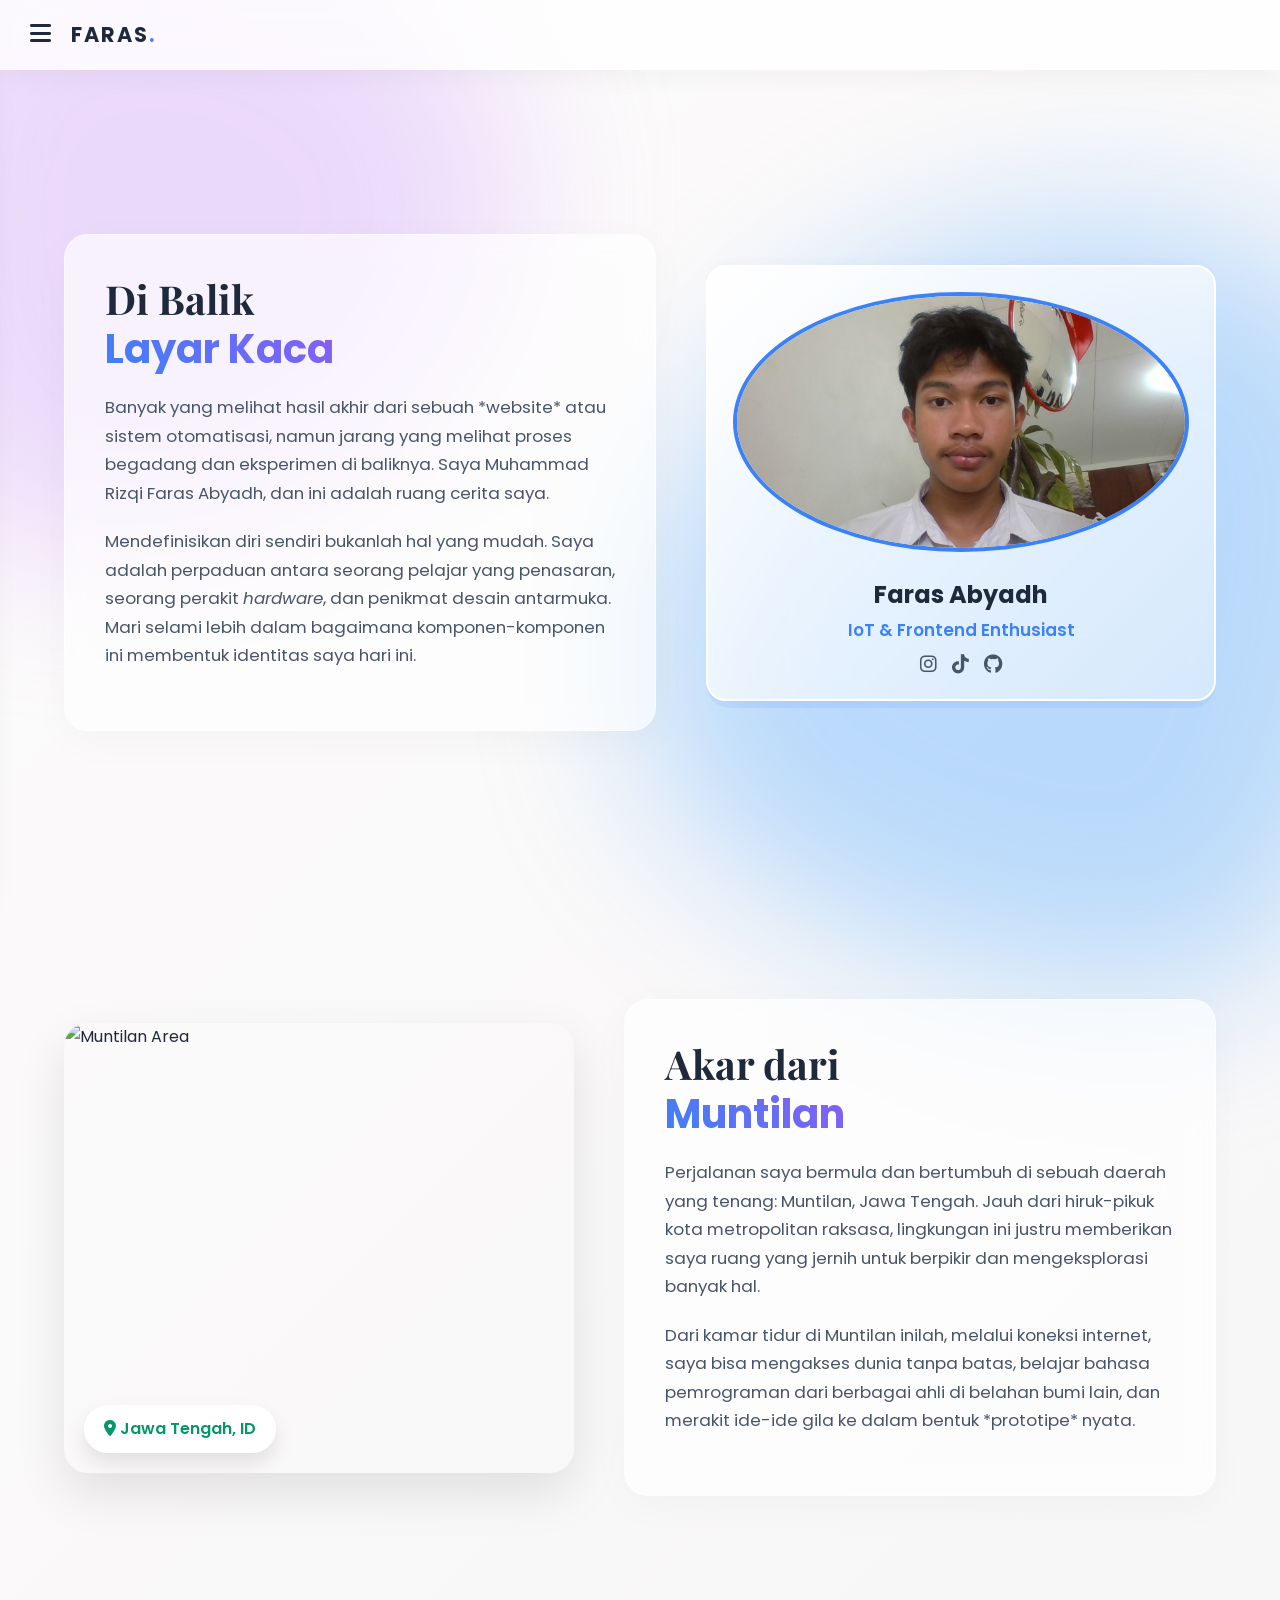
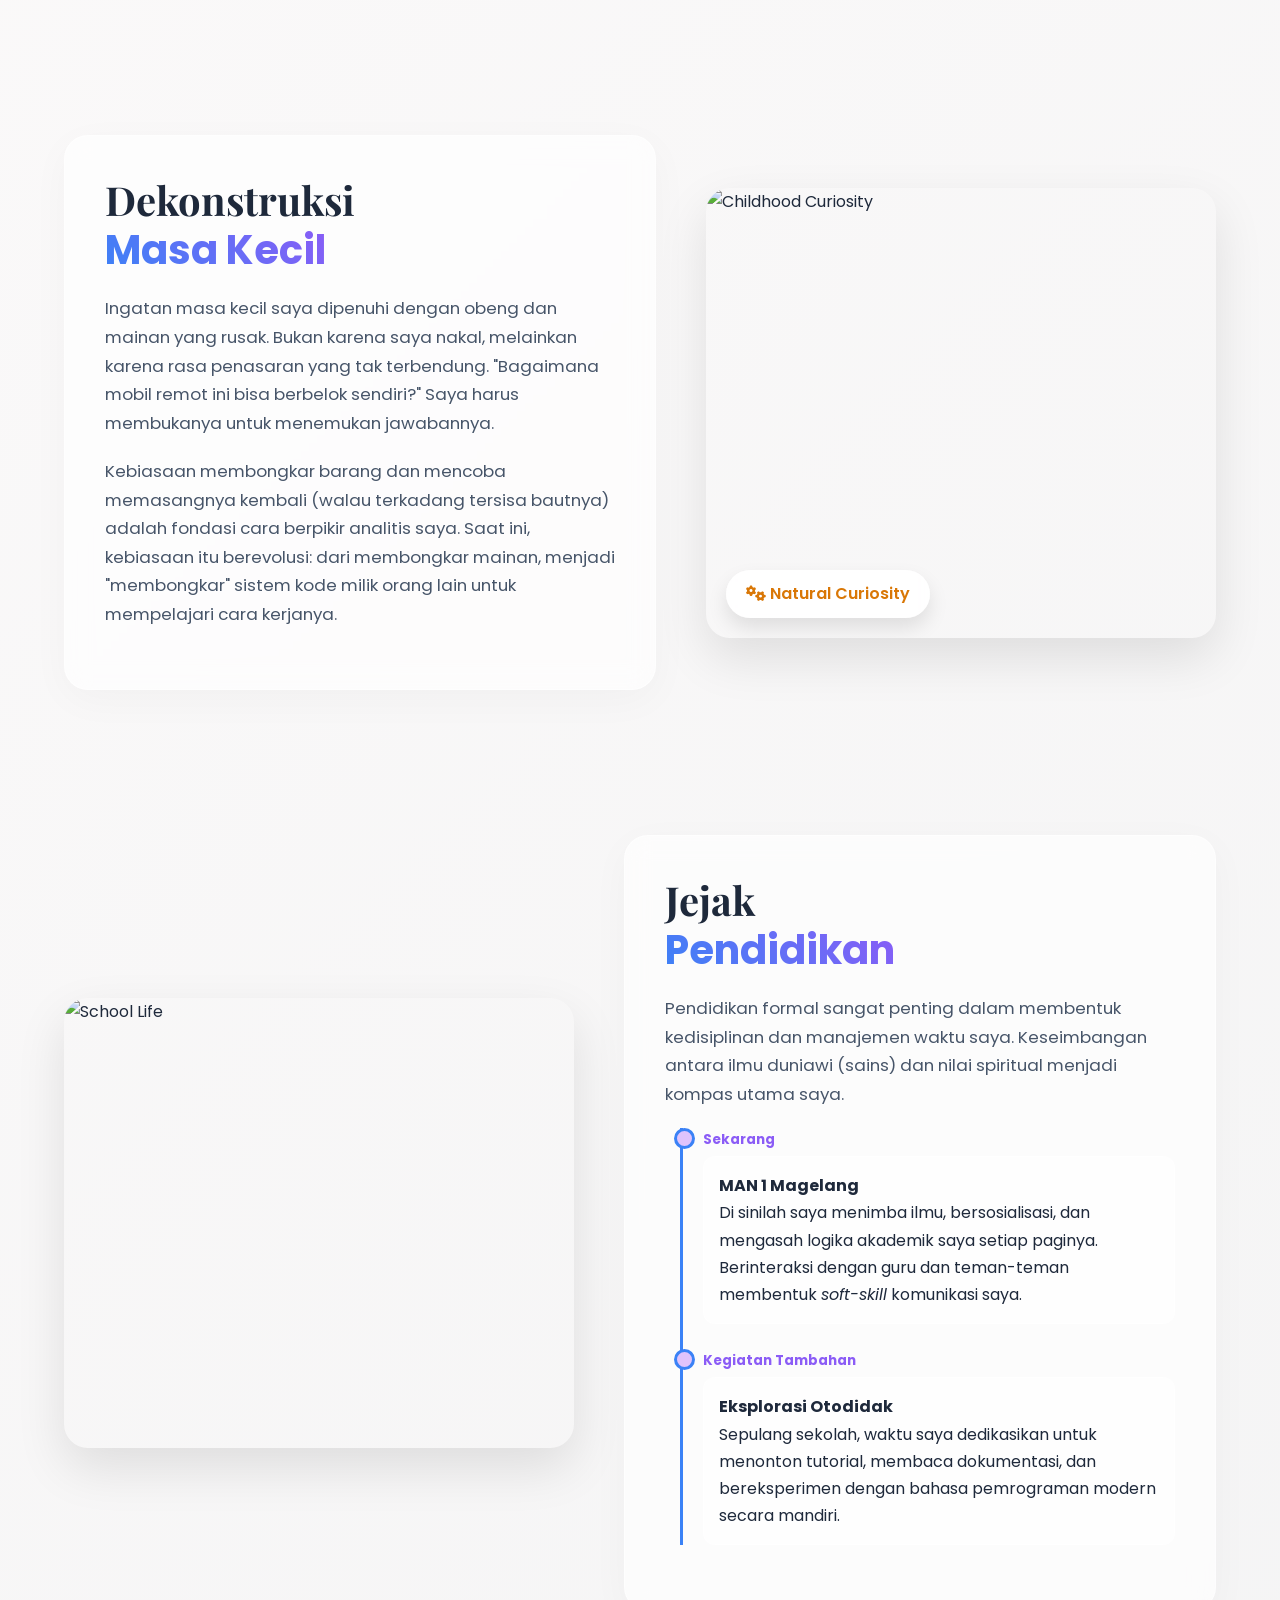
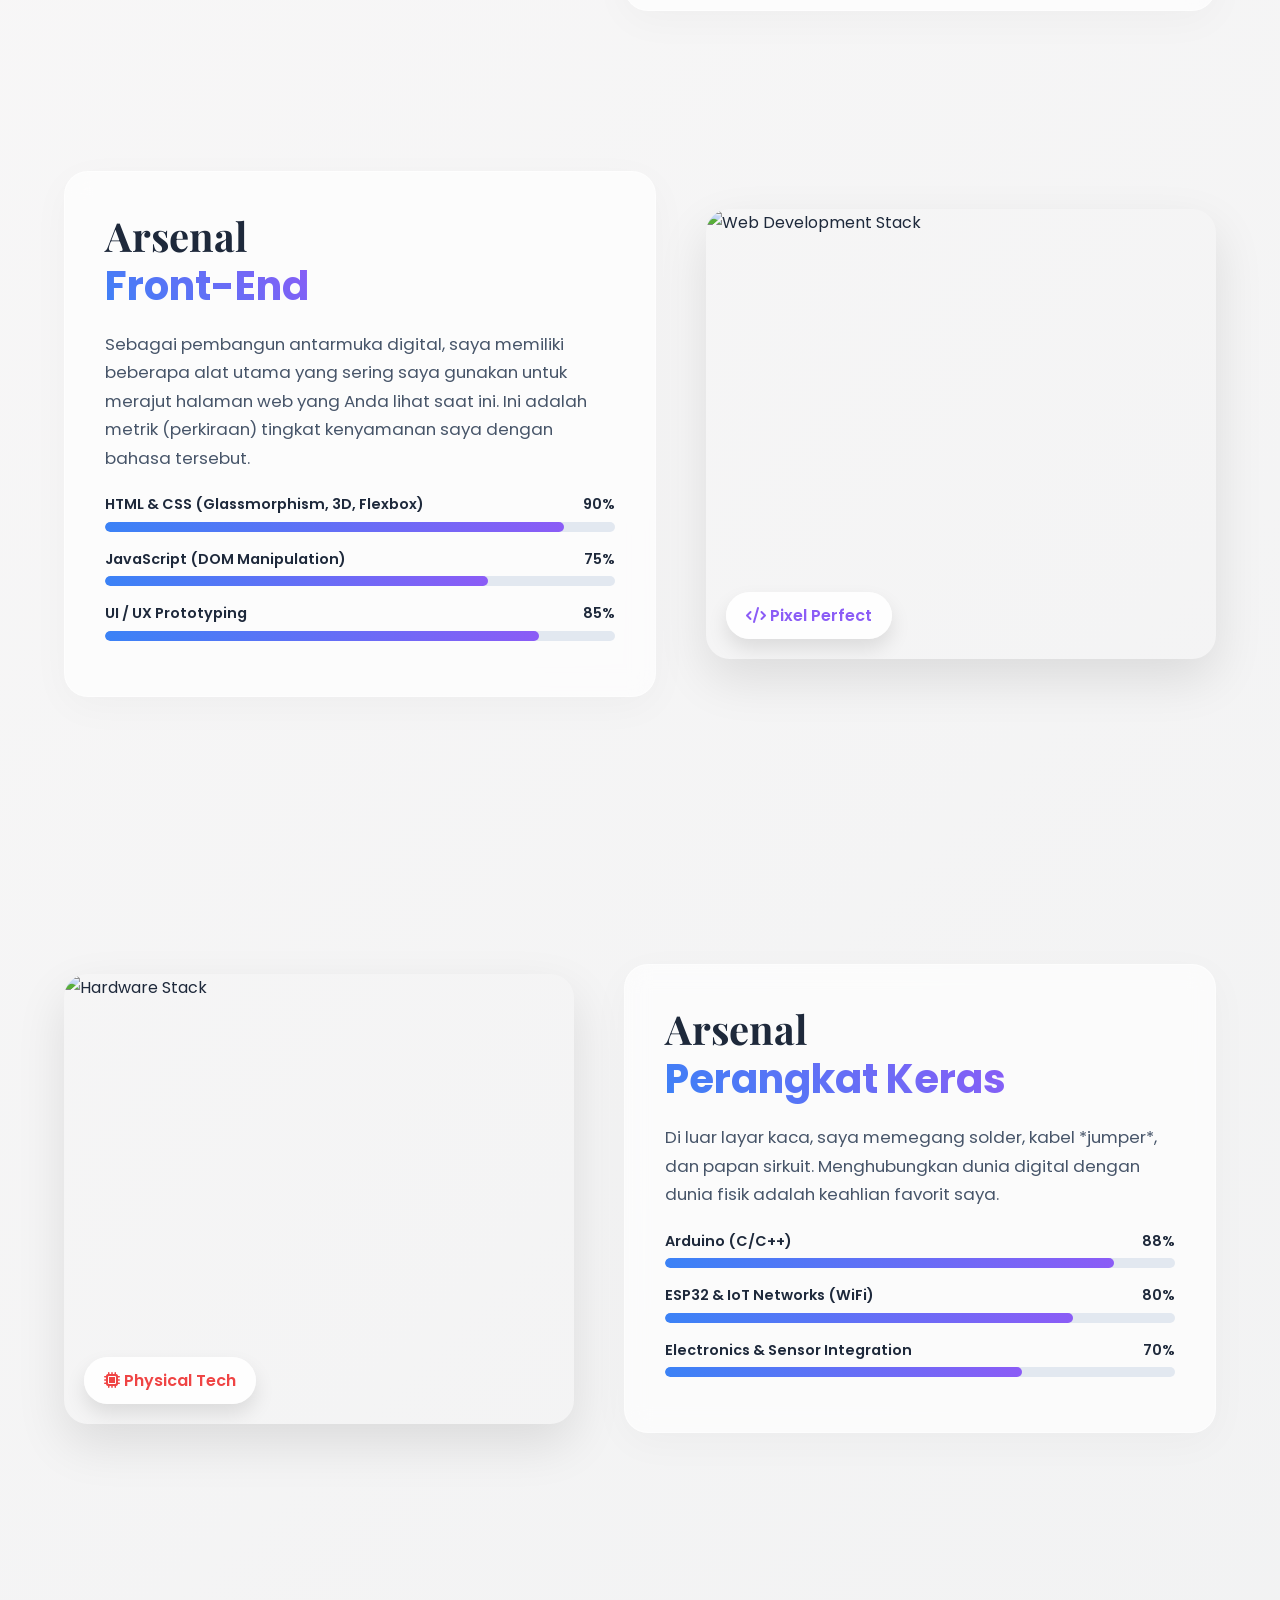
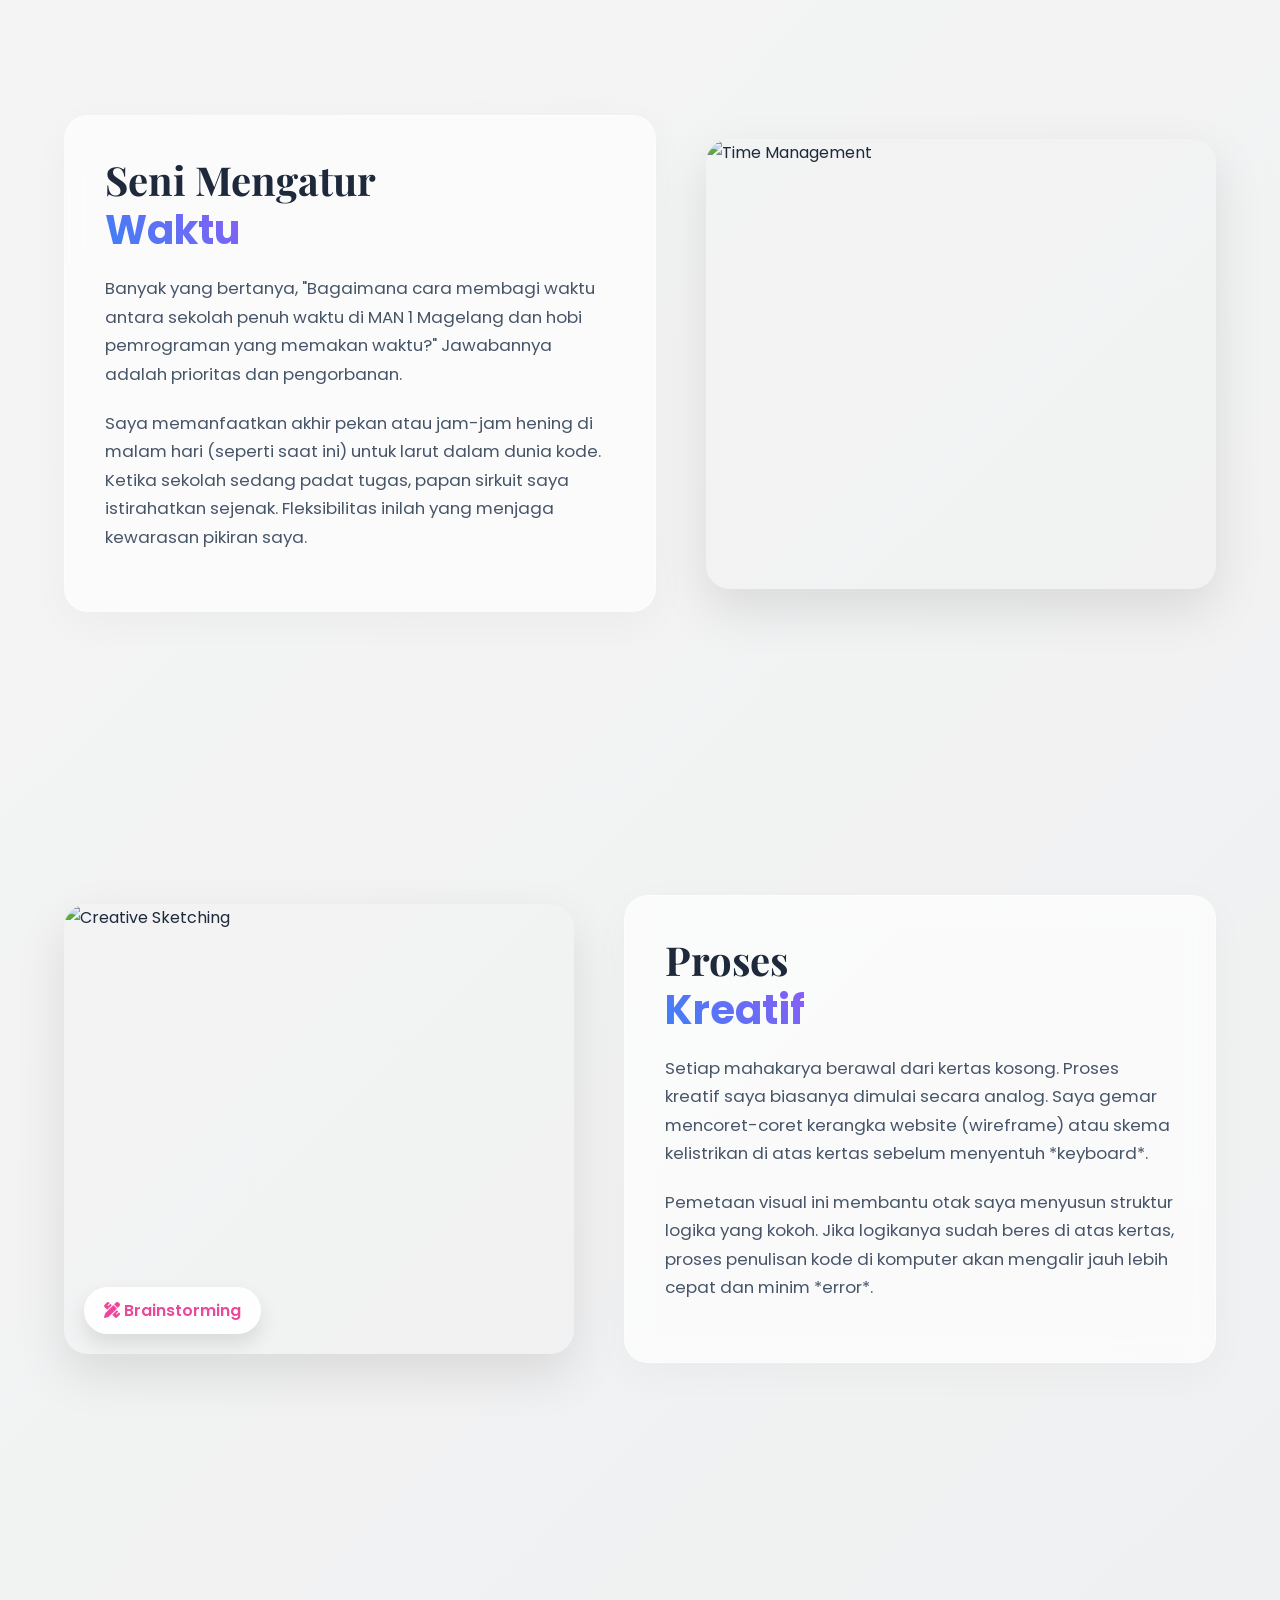
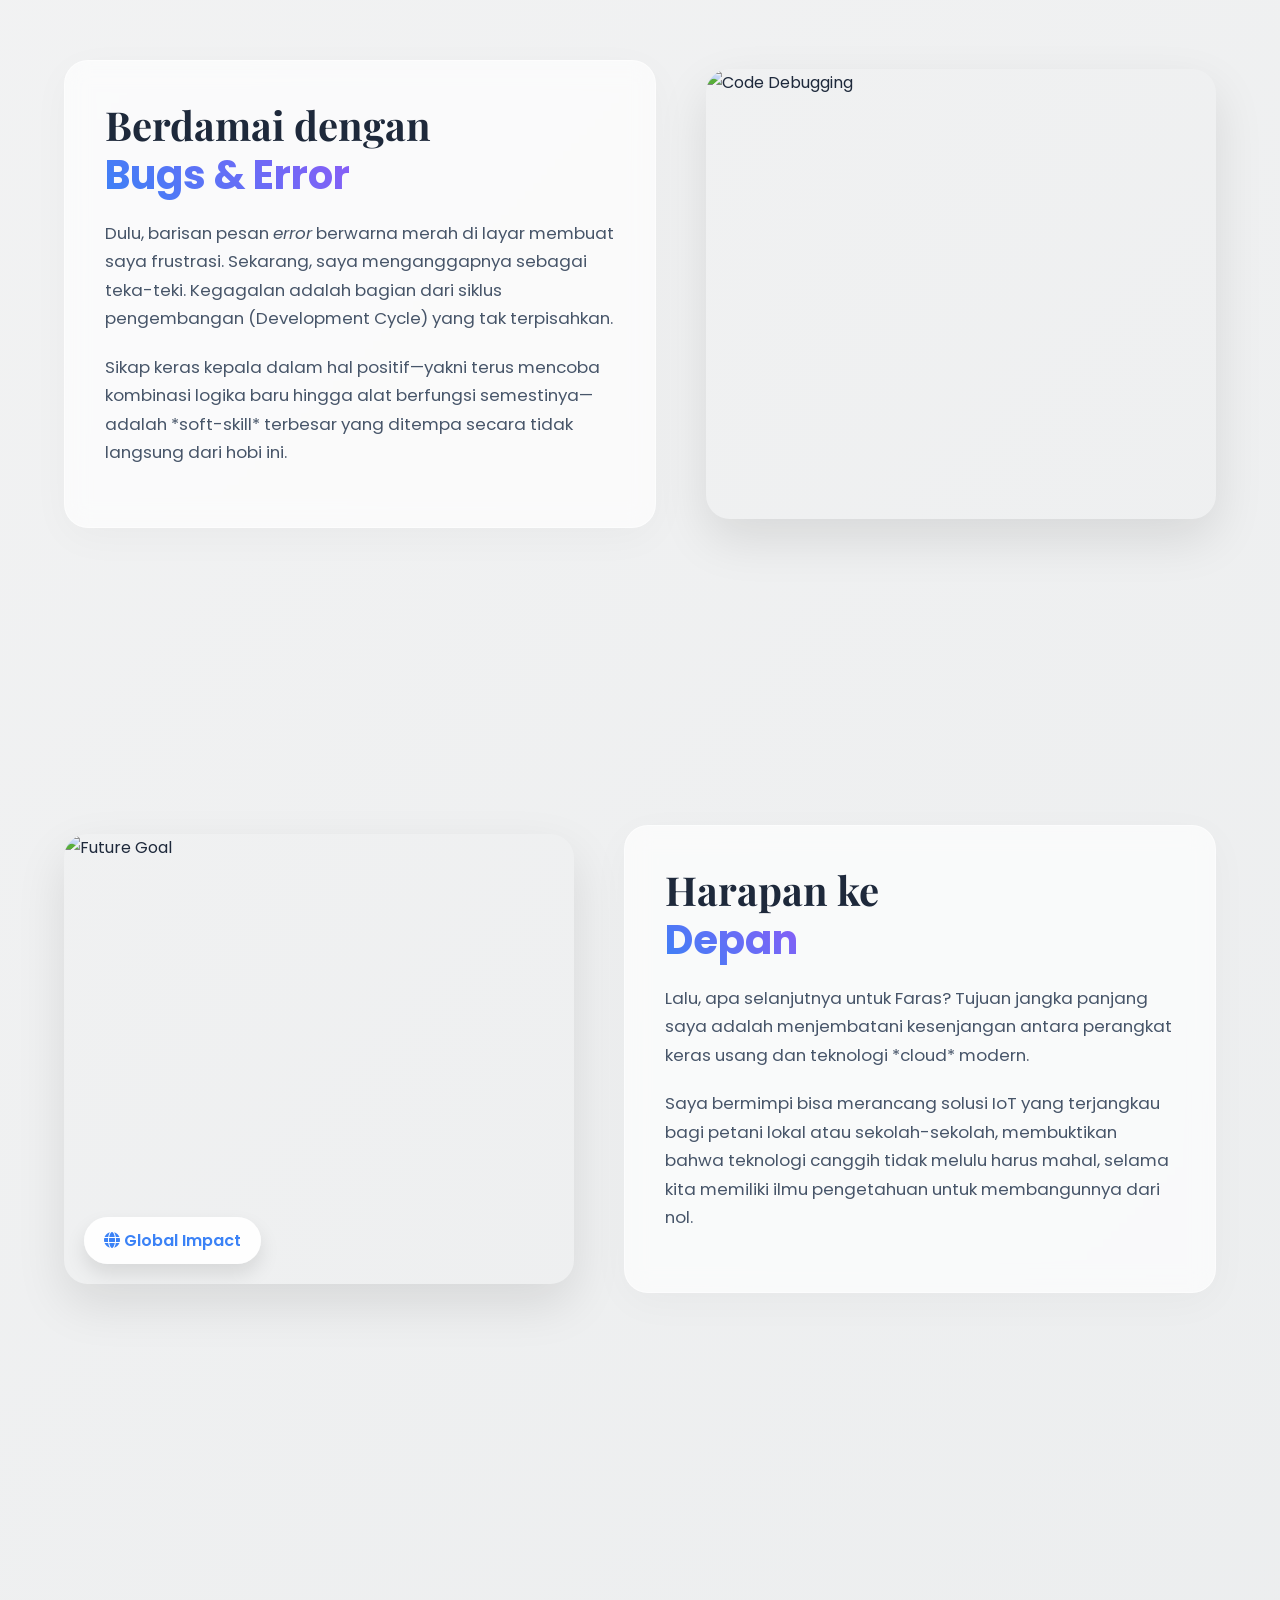
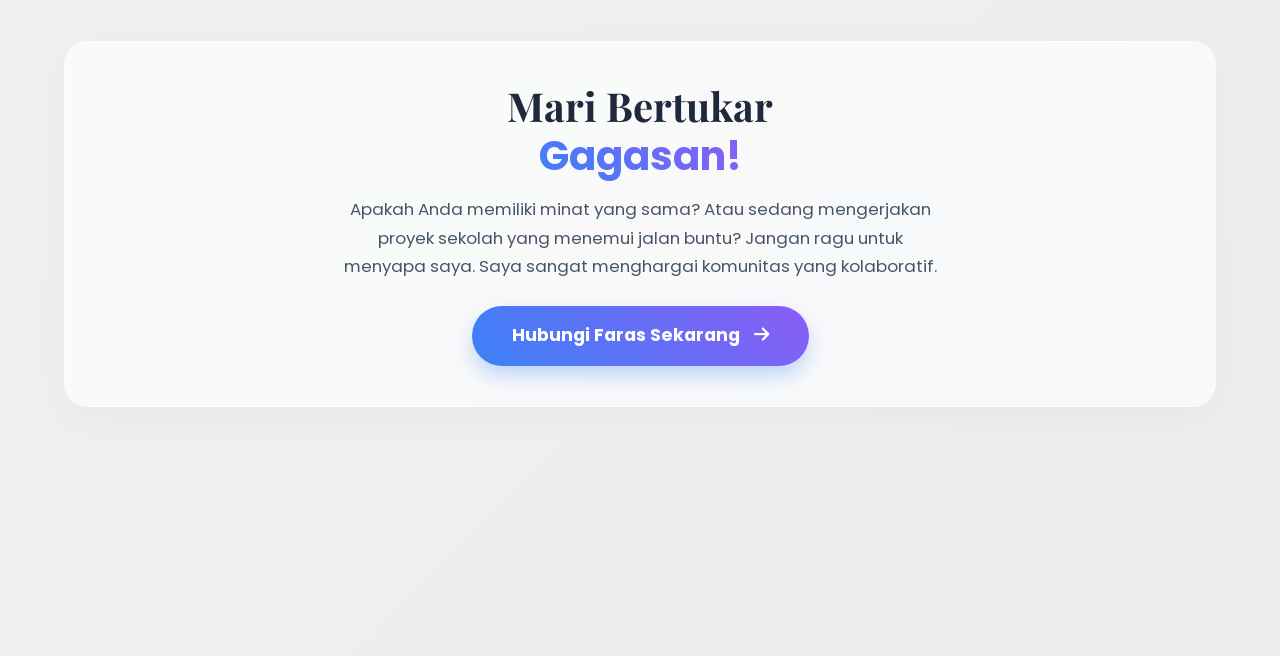
==== commit fc1a3b4d: "sedikit perubahan" ====
--- a/about.html
+++ b/about.html
@@ -3,222 +3,277 @@
   <head>
     <meta charset="UTF-8" />
     <meta name="viewport" content="width=device-width, initial-scale=1.0" />
-    <title>About Me | FARAS CANGGIH Ultimate</title>
+    <title>About Me | Faras Portfolio</title>
+    <!-- Fonts -->
     <link rel="preconnect" href="https://fonts.googleapis.com" />
     <link rel="preconnect" href="https://fonts.gstatic.com" crossorigin />
-    <link href="https://fonts.googleapis.com/css2?family=Orbitron:wght@500;800&family=Poppins:wght@300;400;600&display=swap" rel="stylesheet" />
+    <link href="https://fonts.googleapis.com/css2?family=Poppins:wght@300;400;600;700&family=Playfair+Display:ital,wght@0,600;1,600&display=swap" rel="stylesheet" />
+    <!-- FontAwesome -->
     <link rel="stylesheet" href="https://cdnjs.cloudflare.com/ajax/libs/font-awesome/6.4.0/css/all.min.css" />
 
     <style>
-      /* --- BASE STYLE --- */
-      body {
+      /* --- VARIABEL WARNA ELEGAN --- */
+      :root {
+        --bg-gradient-1: #e0c3fc;
+        --bg-gradient-2: #8ec5fc;
+        --text-dark: #1e293b;
+        --text-light: #475569;
+        --primary: #3b82f6;
+        --accent: #8b5cf6;
+        --glass-bg: rgba(255, 255, 255, 0.65);
+        --glass-border: rgba(255, 255, 255, 0.5);
+      }
+
+      /* --- RESET & ANIMASI DASAR --- */
+      * {
         margin: 0;
         padding: 0;
-        background-color: #050508;
-        color: #ffffff;
+        box-sizing: border-box;
         font-family: 'Poppins', sans-serif;
+      }
+
+      body {
+        background: linear-gradient(135deg, #fdfbfb 0%, #ebedee 100%);
+        color: var(--text-dark);
         overflow-x: hidden;
-      }
-
+        line-height: 1.7;
+      }
+
+      /* Animated Background Blobs */
+      .blob {
+        position: fixed;
+        filter: blur(80px);
+        z-index: -1;
+        opacity: 0.6;
+        animation: floatBlob 20s infinite alternate ease-in-out;
+      }
+      .blob-1 {
+        top: -10%;
+        left: -10%;
+        width: 50vw;
+        height: 50vw;
+        background: var(--bg-gradient-1);
+        border-radius: 40% 60% 70% 30% / 40% 50% 60% 50%;
+      }
+      .blob-2 {
+        bottom: -10%;
+        right: -10%;
+        width: 60vw;
+        height: 60vw;
+        background: var(--bg-gradient-2);
+        border-radius: 60% 40% 30% 70% / 60% 30% 70% 40%;
+        animation-delay: -5s;
+      }
+
+      @keyframes floatBlob {
+        0% {
+          transform: translate(0, 0) rotate(0deg);
+        }
+        100% {
+          transform: translate(100px, 50px) rotate(180deg);
+        }
+      }
+
+      /* --- HEADER & HAMBURGER MENU --- */
       header {
         position: fixed;
         top: 0;
+        left: 0;
         width: 100%;
-        background: rgba(5, 5, 8, 0.85);
+        height: 70px;
+        background: rgba(255, 255, 255, 0.8);
         backdrop-filter: blur(15px);
+        -webkit-backdrop-filter: blur(15px);
+        border-bottom: 1px solid var(--glass-border);
         z-index: 1000;
-        border-bottom: 1px solid rgba(255, 255, 255, 0.05);
-      }
-
-      .nav-container {
         display: flex;
+        align-items: center;
         justify-content: space-between;
+        padding: 0 30px;
+        box-shadow: 0 4px 30px rgba(0, 0, 0, 0.05);
+      }
+      .menu-left {
+        display: flex;
         align-items: center;
-        padding: 15px 30px;
-        max-width: 1200px;
-        margin: 0 auto;
-      }
-
+        gap: 20px;
+      }
+      .menu-btn {
+        font-size: 1.5rem;
+        color: var(--text-dark);
+        cursor: pointer;
+        transition: 0.3s;
+      }
+      .menu-btn:hover {
+        color: var(--primary);
+        transform: scale(1.1);
+      }
       .logo {
-        font-size: 1.5rem;
-        color: #fff;
-        text-decoration: none;
+        font-size: 1.3rem;
+        font-weight: 700;
+        letter-spacing: 2px;
       }
       .logo span {
-        color: #00f0ff;
-      }
-
-      nav ul {
-        list-style: none;
-        margin: 0;
-        padding: 0;
-        display: flex;
-        gap: 20px;
-      }
-      nav a {
-        color: #fff;
-        text-decoration: none;
-        font-weight: 600;
-        font-size: 0.9rem;
-        transition: 0.3s;
-      }
-      nav a:hover,
-      nav a.active {
-        color: #00dfa2;
-      }
-
-      /* --- EFEK VISUAL BACKGROUND --- */
-      .bg-orb-1 {
+        color: var(--accent);
+      }
+
+      /* --- DRAWER (LACI MENU) --- */
+      .side-menu {
         position: fixed;
-        top: 10%;
-        right: -10%;
-        width: 50vw;
-        height: 50vw;
-        background: radial-gradient(circle, rgba(255, 0, 127, 0.1) 0%, rgba(0, 0, 0, 0) 70%);
-        z-index: -1;
-        pointer-events: none;
-      }
-
-      .bg-orb-2 {
-        position: fixed;
-        bottom: 10%;
-        left: -10%;
-        width: 60vw;
-        height: 60vw;
-        background: radial-gradient(circle, rgba(0, 240, 255, 0.1) 0%, rgba(0, 0, 0, 0) 70%);
-        z-index: -1;
-        pointer-events: none;
-      }
-
-      .side-decoration {
-        position: fixed;
-        right: 20px;
-        top: 50%;
-        transform: translateY(-50%) rotate(90deg);
-        color: rgba(255, 255, 255, 0.03);
-        font-family: 'Orbitron';
-        font-size: 4rem;
-        font-weight: 800;
-        letter-spacing: 15px;
-        z-index: -2;
-        pointer-events: none;
-        white-space: nowrap;
-      }
-
-      @media (max-width: 768px) {
-        .side-decoration {
-          display: none;
-        }
-      }
-
-      /* --- ANIMASI KARAKTER BERLARI (MARIO / NINJA EFFECT) --- */
-      .runner-container {
-        position: fixed;
-        bottom: 20px;
-        left: -100px;
+        top: 0;
+        left: -300px;
+        width: 280px;
+        height: 100vh;
+        background: rgba(255, 255, 255, 0.95);
+        backdrop-filter: blur(20px);
+        box-shadow: 5px 0 30px rgba(0, 0, 0, 0.1);
         z-index: 999;
-        font-size: 2.5rem;
-        color: #00f0ff;
-        filter: drop-shadow(0 0 10px #00f0ff) drop-shadow(0 0 20px rgba(0, 240, 255, 0.5));
-        animation: runAcross 15s linear infinite;
-        pointer-events: none; /* Agar tidak menghalangi klik */
-      }
-
-      /* Animasi lari bolak-balik dari kiri ke kanan lalu diputar balik */
-      @keyframes runAcross {
-        0% {
-          transform: translateX(-100px) scaleX(1);
-        }
-        49% {
-          transform: translateX(110vw) scaleX(1);
-        }
-        50% {
-          transform: translateX(110vw) scaleX(-1);
-        }
-        99% {
-          transform: translateX(-100px) scaleX(-1);
-        }
-        100% {
-          transform: translateX(-100px) scaleX(1);
-        }
-      }
-
-      /* Animasi lompat kecil saat karakter berlari */
-      .running-icon {
-        display: inline-block;
-        animation: tinyJump 0.3s infinite alternate ease-in-out;
-      }
-
-      @keyframes tinyJump {
-        0% {
-          transform: translateY(0);
-        }
-        100% {
-          transform: translateY(-8px);
-        }
-      }
-
-      /* --- SECTION STYLE --- */
-      section {
-        min-height: 100vh;
-        padding: 120px 20px;
         display: flex;
         flex-direction: column;
-        justify-content: center;
+        padding: 100px 30px 30px;
+        transition: 0.5s cubic-bezier(0.25, 1, 0.5, 1);
+      }
+      .side-menu.active {
+        left: 0;
+      }
+      .side-menu a {
+        text-decoration: none;
+        color: var(--text-dark);
+        font-size: 1.2rem;
+        font-weight: 600;
+        padding: 15px 0;
+        border-bottom: 1px solid rgba(0, 0, 0, 0.05);
+        transition: 0.3s;
+        display: flex;
         align-items: center;
-        text-align: center;
-        box-sizing: border-box;
+        gap: 15px;
+      }
+      .side-menu a:hover {
+        color: var(--primary);
+        transform: translateX(10px);
+      }
+
+      .overlay {
+        position: fixed;
+        top: 0;
+        left: 0;
+        width: 100%;
+        height: 100vh;
+        background: rgba(0, 0, 0, 0.4);
+        opacity: 0;
+        visibility: hidden;
+        z-index: 998;
+        transition: 0.3s;
+      }
+      .overlay.active {
+        opacity: 1;
+        visibility: visible;
+      }
+
+      /* --- LAYOUT UTAMA & SCROLL REVEAL --- */
+      main {
+        padding: 100px 5% 50px 5%;
+        max-width: 1300px;
+        margin: 0 auto;
+      }
+      .slide {
+        display: flex;
+        align-items: center;
+        justify-content: space-between;
+        gap: 50px;
+        min-height: 85vh;
+        padding: 40px 0;
+      }
+      .slide:nth-child(even) {
+        flex-direction: row-reverse;
+      }
+
+      .reveal {
+        opacity: 0;
+        transform: translateY(60px);
+        transition: 1s cubic-bezier(0.2, 0.8, 0.2, 1);
+      }
+      .reveal.active {
+        opacity: 1;
+        transform: translateY(0);
+      }
+
+      /* --- KONTEN TEKS & KARTU GLASSMORPHISM --- */
+      .content-box {
+        flex: 1;
+        background: var(--glass-bg);
+        backdrop-filter: blur(12px);
+        -webkit-backdrop-filter: blur(12px);
+        border: 1px solid var(--glass-border);
+        border-radius: 24px;
+        padding: 40px;
+        box-shadow: 0 10px 40px rgba(0, 0, 0, 0.03);
         position: relative;
-        border-bottom: 1px dashed rgba(255, 255, 255, 0.05);
-      }
-
-      .content-box {
-        max-width: 900px;
-        margin: 0 auto;
-        z-index: 2;
-      }
-      .content-box p {
-        font-size: 1.05rem;
-        line-height: 1.8;
+        overflow: hidden;
+      }
+      .content-box::before {
+        content: '';
+        position: absolute;
+        top: 0;
+        left: -100%;
+        width: 50%;
+        height: 100%;
+        background: linear-gradient(90deg, transparent, rgba(255, 255, 255, 0.8), transparent);
+        transform: skewX(-20deg);
+        transition: 0.7s;
+      }
+      .content-box:hover::before {
+        left: 150%;
+      }
+
+      h2 {
+        font-family: 'Playfair Display', serif;
+        font-size: 2.5rem;
+        color: var(--text-dark);
         margin-bottom: 20px;
-        color: #d1d1d1;
-      }
-
-      /* --- SCROLL REVEAL ENGINE --- */
-      .scroll-reveal {
-        opacity: 0;
-        transform: translateY(80px) scale(0.95);
-        transition: all 0.9s cubic-bezier(0.25, 1, 0.5, 1);
-      }
-      .scroll-reveal.active {
-        opacity: 1;
-        transform: translateY(0) scale(1);
-      }
-
-      /* --- TEKS & ANIMASI KEYFRAMES --- */
+        line-height: 1.2;
+      }
       .gradient-text {
-        background: linear-gradient(90deg, #ff007f, #7000ff, #00f0ff);
+        background: linear-gradient(45deg, var(--primary), var(--accent));
         -webkit-background-clip: text;
         -webkit-text-fill-color: transparent;
-        text-shadow: 0 0 30px rgba(255, 0, 127, 0.3);
-      }
-
-      .jumping-animation {
-        display: inline-block;
-        animation: jumpEffect 1.5s infinite ease-in-out;
-      }
-      @keyframes jumpEffect {
-        0%,
-        100% {
-          transform: translateY(0);
-        }
-        50% {
-          transform: translateY(-20px);
-        }
-      }
-
-      .floating-animation {
-        animation: floatEffect 4s infinite ease-in-out;
+      }
+      p {
+        font-size: 1.05rem;
+        color: var(--text-light);
+        margin-bottom: 20px;
+      }
+
+      /* --- GAMBAR & BADGE --- */
+      .image-box {
+        flex: 1;
+        height: 450px;
+        border-radius: 24px;
+        overflow: hidden;
+        box-shadow: 0 20px 50px rgba(0, 0, 0, 0.1);
+        position: relative;
+      }
+      .image-box img {
+        width: 100%;
+        height: 100%;
+        object-fit: cover;
+        transition: transform 0.7s ease;
+      }
+      .image-box:hover img {
+        transform: scale(1.1);
+      }
+
+      .floating-badge {
+        position: absolute;
+        bottom: 20px;
+        left: 20px;
+        background: rgba(255, 255, 255, 0.9);
+        padding: 10px 20px;
+        border-radius: 50px;
+        font-weight: 600;
+        color: var(--primary);
+        box-shadow: 0 10px 20px rgba(0, 0, 0, 0.1);
+        backdrop-filter: blur(5px);
+        animation: floatEffect 3s infinite ease-in-out;
       }
       @keyframes floatEffect {
         0%,
@@ -226,424 +281,414 @@
           transform: translateY(0);
         }
         50% {
-          transform: translateY(-15px);
-        }
-      }
-
-      .spinning-animation {
-        animation: spinEffect 10s infinite linear;
-      }
-      @keyframes spinEffect {
-        from {
-          transform: rotate(0deg);
-        }
-        to {
-          transform: rotate(360deg);
-        }
-      }
-
-      /* --- KARTU YANG BISA DIKLIK (INTERAKTIF) --- */
-      .grid-container {
+          transform: translateY(-10px);
+        }
+      }
+
+      /* --- FITUR TAMBAHAN MENARIK (SKILL BARS & TIMELINE) --- */
+
+      /* 1. Profil 3D Card Effect */
+      .profile-card {
+        background: linear-gradient(135deg, rgba(255, 255, 255, 0.9), rgba(255, 255, 255, 0.4));
+        border: 2px solid #fff;
+        border-radius: 20px;
+        padding: 25px;
+        text-align: center;
+        box-shadow: 0 15px 35px rgba(59, 130, 246, 0.15);
+        transition: transform 0.5s;
+        transform: perspective(1000px) rotateY(0deg);
+      }
+      .profile-card:hover {
+        transform: perspective(1000px) rotateY(10deg) translateY(-10px);
+      }
+      .profile-img {
+        width: 120px;
+        height: 120px;
+        border-radius: 50%;
+        object-fit: cover;
+        border: 4px solid var(--primary);
+        margin-bottom: 15px;
+      }
+
+      /* 2. Skill Progress Bars */
+      .skill-container {
+        margin-top: 20px;
+      }
+      .skill-title {
+        font-size: 0.9rem;
+        font-weight: 600;
+        color: var(--text-dark);
+        margin-bottom: 5px;
         display: flex;
-        gap: 25px;
-        justify-content: center;
-        flex-wrap: wrap;
+        justify-content: space-between;
+      }
+      .skill-bar-bg {
+        width: 100%;
+        background: #e2e8f0;
+        border-radius: 10px;
+        height: 10px;
+        margin-bottom: 15px;
+        overflow: hidden;
+      }
+      .skill-bar-fill {
+        height: 100%;
+        border-radius: 10px;
+        background: linear-gradient(90deg, var(--primary), var(--accent));
+        width: 0;
+        transition: width 2s cubic-bezier(0.2, 0.8, 0.2, 1);
+      }
+
+      /* 3. Modern Timeline */
+      .timeline {
+        border-left: 3px solid var(--primary);
+        margin-left: 15px;
+        padding-left: 20px;
         margin-top: 20px;
       }
-      a.clickable-card {
-        text-decoration: none;
-        color: inherit;
-        display: block;
-      }
-
-      .card-box {
-        background: rgba(255, 255, 255, 0.03);
-        border: 1px solid rgba(255, 255, 255, 0.08);
-        backdrop-filter: blur(10px);
-        padding: 35px 25px;
-        border-radius: 20px;
-        width: 320px;
-        box-sizing: border-box;
-        transition: all 0.4s cubic-bezier(0.175, 0.885, 0.32, 1.275);
+      .timeline-item {
         position: relative;
-        overflow: hidden;
-      }
-      .card-box::before {
+        margin-bottom: 25px;
+      }
+      .timeline-item::before {
         content: '';
         position: absolute;
-        top: -50%;
-        left: -50%;
-        width: 200%;
-        height: 200%;
-        background: linear-gradient(45deg, transparent, rgba(255, 255, 255, 0.08), transparent);
-        transform: rotate(45deg) translateY(100%);
-        transition: all 0.6s ease;
-      }
-      .card-box:hover::before {
-        transform: rotate(45deg) translateY(-100%);
-      }
-      .card-box:hover {
-        transform: translateY(-10px) scale(1.02);
-        background: rgba(255, 255, 255, 0.06);
-        border-color: #ff007f;
-        box-shadow: 0 15px 35px rgba(255, 0, 127, 0.15);
-      }
-      .card-box p {
-        font-size: 0.95rem;
-        margin-bottom: 15px;
-        line-height: 1.6;
-      }
-
-      .skill-tag {
-        background: rgba(255, 255, 255, 0.05);
-        border: 1px solid rgba(255, 255, 255, 0.1);
-        padding: 12px 25px;
-        border-radius: 30px;
-        transition: all 0.3s;
-        display: inline-flex;
-        align-items: center;
-        gap: 10px;
-        cursor: pointer;
-        text-decoration: none;
-        color: white;
-      }
-      .skill-tag:hover {
-        background: #00f0ff;
-        color: #050508;
-        font-weight: bold;
-        box-shadow: 0 0 20px rgba(0, 240, 255, 0.5);
-        transform: scale(1.1) translateY(-5px);
+        left: -29px;
+        top: 0;
+        width: 15px;
+        height: 15px;
+        background: var(--bg-gradient-1);
+        border: 3px solid var(--primary);
+        border-radius: 50%;
+      }
+      .timeline-date {
+        font-size: 0.85rem;
+        font-weight: 700;
+        color: var(--accent);
+        margin-bottom: 5px;
+      }
+      .timeline-content {
+        background: rgba(255, 255, 255, 0.5);
+        padding: 15px;
+        border-radius: 12px;
+        border: 1px solid var(--glass-border);
+      }
+
+      /* --- RESPONSIVE SMARTPHONE --- */
+      @media (max-width: 992px) {
+        .slide,
+        .slide:nth-child(even) {
+          flex-direction: column;
+          text-align: center;
+          gap: 30px;
+          padding: 60px 0;
+        }
+        .image-box {
+          width: 100%;
+          height: 300px;
+          order: -1;
+        }
+        h2 {
+          font-size: 2rem;
+        }
+        .timeline {
+          text-align: left;
+        }
       }
     </style>
   </head>
   <body>
-    <!-- Efek Latar Belakang & Karakter Berlari -->
-    <div class="bg-orb-1"></div>
-    <div class="bg-orb-2"></div>
-    <div class="side-decoration">BEHIND THE CODE</div>
-
-    <!-- KARAKTER BERLARI (COOL VISUAL EFFECT) -->
-    <div class="runner-container">
-      <i class="fas fa-running running-icon"></i>
-    </div>
-
+    <!-- Latar Belakang Animasi -->
+    <div class="blob blob-1"></div>
+    <div class="blob blob-2"></div>
+
+    <!-- Header -->
     <header>
-      <div class="nav-container">
-        <div class="logo" style="font-family: 'Orbitron'; font-weight: 800">FARAS<span>.</span></div>
-        <nav>
-          <ul>
-            <li><a href="index.html" class="nav-link">Home</a></li>
-            <li><a href="about.html" class="nav-link active">About</a></li>
-            <li><a href="contact.html" class="nav-link">Contact</a></li>
-            <li><a href="others.html" class="nav-link">Others</a></li>
-          </ul>
-        </nav>
+      <div class="menu-left">
+        <div class="menu-btn" id="menuToggle"><i class="fas fa-bars"></i></div>
+        <div class="logo">FARAS<span class="gradient-text">.</span></div>
       </div>
     </header>
 
+    <!-- Drawer Navigasi -->
+    <nav class="side-menu" id="sideMenu">
+      <a href="index.html"><i class="fas fa-home"></i> Home</a>
+      <a href="lanyard.html"><i class="fas fa-id-badge"></i> Lanyard</a>
+      <a href="contact.html"><i class="fas fa-paper-plane"></i> Contact</a>
+      <a href="others.html"><i class="fas fa-layer-group"></i> Others</a>
+    </nav>
+    <div class="overlay" id="overlay"></div>
+
+    <!-- KONTEN UTAMA ABOUT ME -->
     <main>
-      <!-- SLIDE 1: Hero About -->
-      <section class="scroll-reveal">
-        <div class="content-box">
-          <div class="floating-animation" style="font-size: 5rem; color: #ff007f; margin-bottom: 20px">
-            <i class="fas fa-user-secret"></i>
+      <!-- Slide 1: Prolog Identitas Diri (Dengan 3D Profile Card) -->
+      <section class="slide reveal">
+        <div class="content-box">
+          <h2>Di Balik <br /><span class="gradient-text">Layar Kaca</span></h2>
+          <p>Banyak yang melihat hasil akhir dari sebuah *website* atau sistem otomatisasi, namun jarang yang melihat proses begadang dan eksperimen di baliknya. Saya Muhammad Rizqi Faras Abyadh, dan ini adalah ruang cerita saya.</p>
+          <p>
+            Mendefinisikan diri sendiri bukanlah hal yang mudah. Saya adalah perpaduan antara seorang pelajar yang penasaran, seorang perakit <i>hardware</i>, dan penikmat desain antarmuka. Mari selami lebih dalam bagaimana
+            komponen-komponen ini membentuk identitas saya hari ini.
+          </p>
+        </div>
+        <div class="image-box" style="background: transparent; box-shadow: none; display: flex; align-items: center; justify-content: center">
+          <div class="profile-card">
+            <!-- Ganti src ini dengan link foto asli Anda nanti -->
+            <img src="project ini/WIN_20260627_14_25_53_Pro.jpg" alt="Faras" class="profile-img" />
+            <h3 style="color: var(--text-dark); font-size: 1.5rem">Faras Abyadh</h3>
+            <p style="color: var(--primary); font-weight: 600; margin-bottom: 10px">IoT & Frontend Enthusiast</p>
+            <div style="display: flex; justify-content: center; gap: 15px; font-size: 1.2rem; color: var(--text-light)">
+              <i class="fab fa-instagram"></i>
+              <i class="fab fa-tiktok"></i>
+              <i class="fab fa-github"></i>
+            </div>
           </div>
-          <h1 style="font-family: 'Orbitron'; font-size: 3.5rem; margin: 0 0 10px 0">BEHIND THE <br /><span class="gradient-text">DIGITAL CURTAIN</span></h1>
-          <p class="highlight" style="font-size: 1.4rem; color: #00f0ff; font-weight: 600">Kenali Muhammad Rizqi Faras Abyadh</p>
-          <p>
-            Selamat datang di ruang di balik layar. Jika halaman beranda adalah panggung tempat saya memamerkan hasil karya, maka halaman ini adalah buku harian yang menceritakan bagaimana semua proses itu terjadi. Menjadi seorang
-            pengembang (developer) bukanlah bakat magis yang turun dari langit, melainkan hasil dari ribuan jam percobaan dan kegagalan beruntun.
-          </p>
-          <p>
-            Di sini, saya akan membawa Anda menyusuri lorong pikiran saya. Mulai dari lingkungan sekolah yang membentuk karakter saya, filosofi saya dalam memandang sepotong kode, hingga kebiasaan unik saya saat sedang mencari inspirasi di
-            tengah malam. Gulir ke bawah dan mari kita mulai perjalanan ini.
-          </p>
-        </div>
-      </section>
-
-      <!-- SLIDE 2: Masa Kecil & Deonstruksi -->
-      <section class="scroll-reveal">
-        <div class="content-box">
-          <div class="jumping-animation" style="font-size: 4rem; color: #ffaa00"><i class="fas fa-tools"></i></div>
-          <h2>SENI <span class="gradient-text">MEMBONGKAR</span></h2>
-          <p>
-            Banyak anak kecil yang menangis ketika mainannya rusak, tetapi bagi saya, mainan yang rusak adalah pintu masuk menuju misteri terbesar: bagaimana benda ini bisa bergerak? Sejak usia sangat belia, insting alamiah saya bukanlah
-            bermain sesuai buku petunjuk, melainkan mengambil obeng dan membongkar setiap lapis sasis plastik hingga menyisakan papan sirkuit hijau di baliknya.
-          </p>
-          <p>
-            Tentu saja, pada saat itu saya tidak tahu apa itu resistor atau kapasitor. Namun, keberanian untuk membongkar dan (kadang-kadang) gagal merakitnya kembali itulah yang menanamkan mental "engineer" di dalam otak saya. Saya belajar
-            bahwa dunia ini dibangun dari komponen-komponen kecil, dan jika kita memahami cara kerja tiap komponen, kita bisa membangun apapun.
-          </p>
-        </div>
-      </section>
-
-      <!-- SLIDE 3: Titik Balik (The Spark) -->
-      <section class="scroll-reveal">
-        <div class="content-box">
-          <div class="pulse-animation" style="font-size: 4rem; color: #00dfa2"><i class="fas fa-bolt"></i></div>
-          <h2>TITIK <span class="gradient-text">PENYALAAN</span></h2>
-          <p>
-            Titik balik dalam hidup saya terjadi ketika saya pertama kali diperkenalkan pada pemrograman mikrokontroler. Saat itu, saya menyadari bahwa saya tidak lagi harus hanya membongkar barang milik orang lain; saya bisa memprogram
-            barang saya sendiri. Menulis perintah <code>digitalWrite(LED_BUILTIN, HIGH);</code> dan melihat sebuah lampu menyala di dunia nyata memberikan sensasi euforia yang tak tertandingi.
-          </p>
-          <p>
-            Momen itulah yang memicu obsesi saya. Pemrograman memberi saya semacam "kekuatan super" untuk mengontrol benda mati. Kesadaran bahwa bahasa yang diketik di layar hitam bisa menghasilkan gerakan fisik, memutar motor servo, dan
-            membunyikan alarm, membuat saya sepenuhnya jatuh cinta pada persimpangan antara perangkat lunak (software) dan perangkat keras (hardware).
-          </p>
-        </div>
-      </section>
-
-      <!-- SLIDE 4: MAN 1 Magelang (Pembentukan Karakter) -->
-      <section class="scroll-reveal">
-        <div class="content-box">
-          <div class="spinning-animation" style="font-size: 4rem; color: #7000ff"><i class="fas fa-school"></i></div>
-          <h2>KARAKTER <span class="gradient-text">MADRASAH</span></h2>
-          <p>
-            Saat ini, saya adalah siswa di <strong>MAN 1 Magelang</strong>. Bersekolah di madrasah memberikan saya fondasi yang jauh lebih luas daripada sekadar akademis murni. Di sini, saya diajarkan bahwa teknologi tanpa moralitas
-            bagaikan mobil cepat tanpa rem. Lingkungan ini menuntut saya untuk menjadi cerdas secara intelektual, namun tetap membumi secara spiritual.
-          </p>
-          <p>
-            Guru-guru dan teman-teman di MAN 1 Magelang selalu memberikan ruang bagi saya untuk bereksplorasi. Mereka mendukung ide-ide "gila" saya dalam memadukan pelajaran sains tradisional dengan inovasi digital. Saya percaya bahwa
-            generasi inovator berikutnya tidak hanya butuh IQ yang tinggi, tetapi juga integritas yang kuat untuk menggunakan teknologinya demi kebaikan sesama.
-          </p>
-        </div>
-      </section>
-
-      <!-- SLIDE 5: Filosofi IoT -->
-      <section class="scroll-reveal">
-        <div class="content-box">
-          <div class="jumping-animation" style="font-size: 4rem; color: #00f0ff"><i class="fas fa-network-wired"></i></div>
-          <h2>FILOSOFI <span class="gradient-text">IoT</span></h2>
-          <p>
-            Internet of Things (IoT) bagi saya bukanlah sekadar tren atau kata kunci yang sedang populer. Ini adalah filosofi tentang konektivitas. Saya memandang IoT sebagai sistem saraf pusat dari dunia modern, di mana setiap benda
-            memiliki peran untuk merasakan (sensing), berkomunikasi (networking), dan bertindak (actuating).
-          </p>
-          <p>
-            Tujuan utama saya mendalami IoT adalah untuk efisiensi kehidupan manusia. Saya selalu bertanya pada diri sendiri: "Bagaimana cara membuat rumah ini menggunakan listrik 20% lebih sedikit?" atau "Bagaimana cara mencegah petani
-            gagal panen karena kelembaban tanah tidak terpantau?". IoT adalah jawaban atas pertanyaan-pertanyaan kompleks tersebut. Klik tautan di bawah untuk melihat sejarah perkembangannya di dunia.
-          </p>
-          <a href="https://en.wikipedia.org/wiki/Internet_of_things" target="_blank" class="clickable-card">
-            <div class="card-box" style="margin: 0 auto">
-              <i class="fab fa-wikipedia-w floating-animation" style="font-size: 3rem; color: #fff; margin-bottom: 15px"></i>
-              <h3>Sejarah Lengkap IoT</h3>
-              <p>Pelajari lebih lanjut mengenai awal mula tercetusnya konsep Internet of Things secara global di Wikipedia.</p>
-              <span style="color: #fff; font-size: 0.85rem; font-weight: 600">Baca di Wikipedia &rarr;</span>
+        </div>
+      </section>
+
+      <!-- Slide 2: Asal Mula / Akar -->
+      <section class="slide reveal">
+        <div class="content-box">
+          <h2>Akar dari <br /><span class="gradient-text">Muntilan</span></h2>
+          <p>
+            Perjalanan saya bermula dan bertumbuh di sebuah daerah yang tenang: Muntilan, Jawa Tengah. Jauh dari hiruk-pikuk kota metropolitan raksasa, lingkungan ini justru memberikan saya ruang yang jernih untuk berpikir dan
+            mengeksplorasi banyak hal.
+          </p>
+          <p>
+            Dari kamar tidur di Muntilan inilah, melalui koneksi internet, saya bisa mengakses dunia tanpa batas, belajar bahasa pemrograman dari berbagai ahli di belahan bumi lain, dan merakit ide-ide gila ke dalam bentuk *prototipe*
+            nyata.
+          </p>
+        </div>
+        <div class="image-box">
+          <img src="https://images.unsplash.com/photo-1596404746686-e3d1796d112d?auto=format&fit=crop&q=80&w=800" alt="Muntilan Area" />
+          <div class="floating-badge" style="color: #059669"><i class="fas fa-map-marker-alt"></i> Jawa Tengah, ID</div>
+        </div>
+      </section>
+
+      <!-- Slide 3: Rasa Penasaran Masa Kecil -->
+      <section class="slide reveal">
+        <div class="content-box">
+          <h2>Dekonstruksi <br /><span class="gradient-text">Masa Kecil</span></h2>
+          <p>
+            Ingatan masa kecil saya dipenuhi dengan obeng dan mainan yang rusak. Bukan karena saya nakal, melainkan karena rasa penasaran yang tak terbendung. "Bagaimana mobil remot ini bisa berbelok sendiri?" Saya harus membukanya untuk
+            menemukan jawabannya.
+          </p>
+          <p>
+            Kebiasaan membongkar barang dan mencoba memasangnya kembali (walau terkadang tersisa bautnya) adalah fondasi cara berpikir analitis saya. Saat ini, kebiasaan itu berevolusi: dari membongkar mainan, menjadi "membongkar" sistem
+            kode milik orang lain untuk mempelajari cara kerjanya.
+          </p>
+        </div>
+        <div class="image-box">
+          <img src="https://images.unsplash.com/photo-1581092160562-40aa08e78837?auto=format&fit=crop&q=80&w=800" alt="Childhood Curiosity" />
+          <div class="floating-badge" style="color: #d97706"><i class="fas fa-cogs"></i> Natural Curiosity</div>
+        </div>
+      </section>
+
+      <!-- Slide 4: Timeline Pendidikan -->
+      <section class="slide reveal">
+        <div class="content-box">
+          <h2>Jejak <br /><span class="gradient-text">Pendidikan</span></h2>
+          <p>Pendidikan formal sangat penting dalam membentuk kedisiplinan dan manajemen waktu saya. Keseimbangan antara ilmu duniawi (sains) dan nilai spiritual menjadi kompas utama saya.</p>
+
+          <div class="timeline">
+            <div class="timeline-item">
+              <div class="timeline-date">Sekarang</div>
+              <div class="timeline-content">
+                <strong>MAN 1 Magelang</strong><br />
+                Di sinilah saya menimba ilmu, bersosialisasi, dan mengasah logika akademik saya setiap paginya. Berinteraksi dengan guru dan teman-teman membentuk <i>soft-skill</i> komunikasi saya.
+              </div>
             </div>
-          </a>
-        </div>
-      </section>
-
-      <!-- SLIDE 6: Menyelami Frontend Web -->
-      <section class="scroll-reveal">
-        <div class="content-box">
-          <div class="pulse-animation" style="font-size: 4rem; color: #ff007f"><i class="fas fa-code"></i></div>
-          <h2>SISI <span class="gradient-text">FRONT-END</span></h2>
-          <p>
-            Setelah merasa cukup nyaman dengan perakitan hardware, saya menyadari satu kekurangan fatal: antarmuka. Sebuah mesin yang canggih menjadi tidak berguna jika pengguna biasa tidak mengerti cara mengendalikannya. Kesadaran inilah
-            yang mendorong saya terjun ke dunia Web Development, khususnya di bagian Front-End.
-          </p>
-          <p>
-            Mempelajari HTML, CSS, dan JavaScript membuka dimensi baru dalam kreativitas saya. Saya belajar bahwa website bukan hanya kumpulan teks dan gambar, melainkan sebuah aplikasi interaktif. Membuat tombol bersinar saat disentuh
-            kursor atau memunculkan elemen secara dramatis saat di-scroll adalah seni komputasi yang terus saya asah setiap hari.
-          </p>
-        </div>
-      </section>
-
-      <!-- SLIDE 7: Pola Pikir UI/UX -->
-      <section class="scroll-reveal">
-        <div class="content-box">
-          <div class="spinning-animation" style="font-size: 4rem; color: #ffaa00"><i class="fas fa-pencil-ruler"></i></div>
-          <h2>MINDSET <span class="gradient-text">UI / UX</span></h2>
-          <p>
-            Bagi saya, User Interface (UI) adalah tentang estetika, sedangkan User Experience (UX) adalah tentang empati. Desain yang hebat tidak akan memaksa penggunanya berpikir keras untuk mencari di mana letak tombol 'Simpan' atau
-            'Kembali'. Saya selalu memposisikan diri sebagai pengguna awam (end-user) saat mendesain tata letak website atau aplikasi IoT saya.
-          </p>
-          <p>
-            Pola pikir ini memaksa saya untuk membuang ego teknis. Meskipun saya bisa menulis algoritma yang sangat kompleks di baliknya, namun jika tampilan depannya membingungkan, maka saya gagal sebagai developer. Kesederhanaan
-            (simplicity) adalah bentuk kecanggihan yang paling murni. Untuk mendalami prinsip desain ini, saya sering mereferensikan standar dari Google Material Design.
-          </p>
-          <a href="https://m3.material.io/" target="_blank" class="clickable-card">
-            <div class="card-box" style="margin: 0 auto">
-              <i class="fab fa-google jumping-animation" style="font-size: 3rem; color: #00dfa2; margin-bottom: 15px"></i>
-              <h3>Google Material 3</h3>
-              <p>Jelajahi panduan resmi dari Google mengenai prinsip desain antarmuka pengguna yang adaptif dan modern.</p>
-              <span style="color: #00dfa2; font-size: 0.85rem; font-weight: 600">Lihat Panduan Material &rarr;</span>
+            <div class="timeline-item">
+              <div class="timeline-date">Kegiatan Tambahan</div>
+              <div class="timeline-content">
+                <strong>Eksplorasi Otodidak</strong><br />
+                Sepulang sekolah, waktu saya dedikasikan untuk menonton tutorial, membaca dokumentasi, dan bereksperimen dengan bahasa pemrograman modern secara mandiri.
+              </div>
             </div>
-          </a>
-        </div>
-      </section>
-
-      <!-- SLIDE 8: Pengaruh Gaming (Gamer Jiwa) -->
-      <section class="scroll-reveal">
-        <div class="content-box">
-          <div class="floating-animation" style="font-size: 4rem; color: #00f0ff"><i class="fas fa-gamepad"></i></div>
-          <h2>PENGARUH <span class="gradient-text">GAMING</span></h2>
-          <p>
-            Di luar jam sekolah dan coding, saya adalah seorang gamer yang berdedikasi. Namun, saya memandang video game lebih dari sekadar media hiburan. Saat saya bermain game bergenre strategi atau puzzle, saya secara tidak sadar sedang
-            mengkalibrasi kemampuan analitis dan pengambilan keputusan saya di bawah tekanan waktu.
-          </p>
-          <p>
-            Selain itu, game modern memiliki desain antarmuka (HUD) yang sangat revolusioner. Cara sebuah game merespons aksi pemain dengan animasi partikel atau efek suara sering kali menjadi sumber inspirasi langsung saat saya mendesain
-            interaksi di halaman website portofolio saya. Game mengajarkan saya bahwa interaksi digital harus terasa memuaskan (rewarding).
-          </p>
-        </div>
-      </section>
-
-      <!-- SLIDE 9: Gaya Kerja & Kebiasaan Nokturnal -->
-      <section class="scroll-reveal">
-        <div class="content-box">
-          <div class="pulse-animation" style="font-size: 4rem; color: #7000ff"><i class="fas fa-moon"></i></div>
-          <h2>HABITAT <span class="gradient-text">NOKTURNAL</span></h2>
-          <p>
-            Setiap orang memiliki jam produktifnya masing-masing, dan bagi saya, itu adalah saat dunia tertidur. Keheningan malam memberikan kanvas kosong bagi pikiran saya. Tanpa adanya distraksi notifikasi dan hiruk-pikuk aktivitas siang
-            hari, saya bisa mencapai tingkat fokus mendalam (deep work) untuk merancang logika struktur database atau mencari bug yang tersembunyi.
-          </p>
-          <p>
-            Habitat malam ini tentu saja didukung penuh oleh secangkir kopi, playlist musik instrumental synthwave atau lofi, dan cahaya redup dari monitor serta lampu LED kamar. Gaya kerja ini mungkin terkesan klise bagi seorang
-            programmer, namun ritme inilah yang paling efektif dalam memompa kreativitas saya menembus batas maksimal.
-          </p>
-        </div>
-      </section>
-
-      <!-- SLIDE 10: Seni Menghadapi Kegagalan (Debugging) -->
-      <section class="scroll-reveal">
-        <div class="content-box">
-          <div class="jumping-animation" style="font-size: 4rem; color: #ff007f"><i class="fas fa-bug"></i></div>
-          <h2>SENI <span class="gradient-text">DEBUGGING</span></h2>
-          <p>
-            Dunia teknologi sering kali digambarkan sempurna, tetapi realitanya penuh dengan layar error merah dan komponen yang terbakar (secara harfiah). Kegagalan adalah teman sehari-hari saya. Ada kalanya kode sepanjang ratusan baris
-            tidak berjalan hanya karena saya melupakan satu tanda titik koma (;), atau sensor rusak karena saya salah memasang pin tegangan.
-          </p>
-          <p>
-            Namun, proses mencari kesalahan (debugging) inilah yang melatih kesabaran tingkat dewa. Debugging mengajarkan saya untuk berpikir secara kronologis dan tidak mudah menyerah. Setiap error adalah sebuah teka-teki, dan sensasi saat
-            berhasil memecahkannya adalah bayaran yang sepadan. Di dunia open-source, Stack Overflow adalah penyelamat utama bagi masalah ini.
-          </p>
-          <a href="https://stackoverflow.com/" target="_blank" class="clickable-card">
-            <div class="card-box" style="margin: 0 auto">
-              <i class="fab fa-stack-overflow floating-animation" style="font-size: 3rem; color: #f48024; margin-bottom: 15px"></i>
-              <h3>Stack Overflow</h3>
-              <p>Forum tanya jawab terbesar di dunia tempat para programmer saling membantu memecahkan masalah kode.</p>
-              <span style="color: #f48024; font-size: 0.85rem; font-weight: 600">Kunjungi Forum &rarr;</span>
-            </div>
-          </a>
-        </div>
-      </section>
-
-      <!-- SLIDE 11: Alat Tempur Favorit (Tech Stack) -->
-      <section class="scroll-reveal">
-        <div class="content-box">
-          <h2>ALAT <span class="gradient-text">TEMPUR</span></h2>
-          <p>
-            Seorang pengrajin tidak ada apa-apanya tanpa peralatan terbaiknya. Untuk menulis kode, saya mengandalkan Visual Studio Code, editor teks yang sangat ringan namun bisa dikustomisasi secara ekstrem dengan berbagai ekstensi
-            penunjang produktivitas. Lingkungan kerja (workspace) yang nyaman adalah kunci utama.
-          </p>
-          <p>
-            Untuk mengelola versi kode proyek agar tidak hancur saat eksperimen, saya mempelajari ekosistem Git dan GitHub. Menggunakan kontrol versi membuat saya berani merombak kode secara radikal karena saya tahu saya selalu bisa
-            mengembalikannya ke versi aman. Anda bisa menjelajahi dunia repositori global melalui GitHub.
-          </p>
-          <div style="display: flex; gap: 15px; justify-content: center; flex-wrap: wrap">
-            <a href="https://code.visualstudio.com/" target="_blank" class="skill-tag"><i class="fas fa-code" style="color: #007acc"></i> VS Code</a>
-            <a href="https://github.com/" target="_blank" class="skill-tag"><i class="fab fa-github" style="color: #ffffff"></i> GitHub</a>
           </div>
         </div>
-      </section>
-
-      <!-- SLIDE 12: Visi Masa Depan -->
-      <section class="scroll-reveal">
-        <div class="content-box">
-          <div class="spinning-animation" style="font-size: 4rem; color: #00dfa2"><i class="fas fa-eye"></i></div>
-          <h2>VISI DI TAHUN <span class="gradient-text">2026+</span></h2>
-          <p>
-            Teknologi bergerak dengan kecepatan eksponensial. Saat ini kita berada di tahun 2026, era di mana kecerdasan buatan (AI) dan IoT mulai melebur menjadi satu entitas (AIoT). Visi saya ke depan adalah tidak hanya menjadi pengguna
-            atau perakit, tetapi menjadi penemu (inventor). Saya ingin menciptakan solusi teknologi ramah lingkungan berbasis mikrokontroler mandiri.
-          </p>
-          <p>
-            Saya bercita-cita mengkolaborasikan sistem data cerdas dengan perangkat keras murah agar dapat diakses oleh masyarakat agrikultur maupun industri kecil di Indonesia. Membangun teknologi bukanlah tujuan akhir, melainkan alat
-            untuk meningkatkan kualitas hidup. Itulah jalan ninja yang sedang saya tempuh dengan penuh dedikasi.
-          </p>
-        </div>
-      </section>
-
-      <!-- SLIDE 13: Inspirasi & Komunitas -->
-      <section class="scroll-reveal">
-        <div class="content-box">
-          <div class="pulse-animation" style="font-size: 4rem; color: #ffaa00"><i class="fas fa-users"></i></div>
-          <h2>SUMBER <span class="gradient-text">INSPIRASI</span></h2>
-          <p>
-            Saya tidak membangun ilmu ini sendirian. Saya berhutang banyak pada gerakan "Open Source" (sumber terbuka), di mana para jenius di seluruh penjuru bumi membagikan kode dan skema elektronika mereka secara gratis di internet.
-            Semangat berbagi inilah yang membuat industri teknologi tidak pernah stagnan.
-          </p>
-          <p>
-            Untuk terus belajar, saya sering menenggelamkan diri dalam dokumentasi resmi, tutorial YouTube, dan platform edukasi gratis. Saya sangat merekomendasikan siapapun yang ingin terjun ke dunia web development untuk memulai dari
-            sumber terbuka seperti freeCodeCamp. Pengetahuan seharusnya gratis bagi siapa saja yang mau berusaha membacanya.
-          </p>
-          <a href="https://www.freecodecamp.org/" target="_blank" class="clickable-card">
-            <div class="card-box" style="margin: 0 auto">
-              <i class="fab fa-free-code-camp jumping-animation" style="font-size: 3rem; color: #fff; margin-bottom: 15px"></i>
-              <h3>freeCodeCamp</h3>
-              <p>Platform organisasi non-profit yang menyediakan ribuan jam kursus coding interaktif secara gratis untuk publik.</p>
-              <span style="color: #fff; font-size: 0.85rem; font-weight: 600">Mulai Belajar Gratis &rarr;</span>
-            </div>
-          </a>
-        </div>
-      </section>
-
-      <!-- SLIDE 14: Kehidupan di Luar Layar -->
-      <section class="scroll-reveal">
-        <div class="content-box">
-          <div class="floating-animation" style="font-size: 4rem; color: #00f0ff"><i class="fas fa-tree"></i></div>
-          <h2>DI LUAR <span class="gradient-text">LAYAR KACA</span></h2>
-          <p>
-            Menjadi pengembang teknologi bukan berarti saya berubah menjadi robot yang tidak bersosialisasi. Menjauh dari layar komputer sesekali sangat penting untuk mereset kejernihan mental. Keseimbangan (work-life balance) sangat
-            dibutuhkan untuk menghindari kelelahan kronis (burnout) yang sering menyerang pegiat IT.
-          </p>
-          <p>
-            Berinteraksi dengan alam, mengobrol dengan teman-teman di sekolah MAN 1 Magelang, atau sekadar menikmati secangkir kopi panas di pagi hari membantu saya melihat masalah dengan perspektif yang baru. Terkadang, ide paling
-            cemerlang tidak datang saat saya sedang menatap ribuan baris kode, melainkan saat saya sedang berjalan-jalan menghirup udara segar.
-          </p>
-        </div>
-      </section>
-
-      <!-- SLIDE 15: Penutup (Call to Action) -->
-      <section class="scroll-reveal">
-        <div class="content-box">
-          <div class="jumping-animation" style="font-size: 4rem; color: #ff007f; margin-bottom: 20px"><i class="fas fa-handshake"></i></div>
-          <h2 style="font-size: 3rem; margin-bottom: 10px">LET'S BUILD <span class="gradient-text">SOMETHING</span></h2>
-          <p>
-            Anda telah membaca kisah perjalanan, minat, pola pikir, dan visi saya untuk masa depan. Semua pengetahuan, keahlian coding, dan eksperimen IoT ini tidak akan berarti jika tidak digunakan untuk membangun kolaborasi yang berdampak
-            besar. Saya percaya bahwa ide hebat adalah hasil dari penyatuan dua pemikiran atau lebih.
-          </p>
-          <p>
-            Apakah Anda memiliki ide start-up, proyek elektronika tugas akhir yang terhenti, atau sekadar ingin menyapa sesama pecinta teknologi? Mari kita diskusikan. Tekan tombol kontak di bawah ini, dan mari kita ubah kata-kata dan
-            angan-angan menjadi baris kode yang berfungsi secara nyata!
+        <div class="image-box">
+          <img src="https://images.unsplash.com/photo-1523050854058-8df90110c9f1?auto=format&fit=crop&q=80&w=800" alt="School Life" />
+        </div>
+      </section>
+
+      <!-- Slide 5: Skillset / Kemampuan Software (Dengan Skill Bars) -->
+      <section class="slide reveal">
+        <div class="content-box">
+          <h2>Arsenal <br /><span class="gradient-text">Front-End</span></h2>
+          <p>
+            Sebagai pembangun antarmuka digital, saya memiliki beberapa alat utama yang sering saya gunakan untuk merajut halaman web yang Anda lihat saat ini. Ini adalah metrik (perkiraan) tingkat kenyamanan saya dengan bahasa tersebut.
+          </p>
+
+          <div class="skill-container">
+            <div class="skill-title"><span>HTML & CSS (Glassmorphism, 3D, Flexbox)</span> <span>90%</span></div>
+            <div class="skill-bar-bg"><div class="skill-bar-fill target-width" data-width="90%"></div></div>
+
+            <div class="skill-title"><span>JavaScript (DOM Manipulation)</span> <span>75%</span></div>
+            <div class="skill-bar-bg"><div class="skill-bar-fill target-width" data-width="75%"></div></div>
+
+            <div class="skill-title"><span>UI / UX Prototyping</span> <span>85%</span></div>
+            <div class="skill-bar-bg"><div class="skill-bar-fill target-width" data-width="85%"></div></div>
+          </div>
+        </div>
+        <div class="image-box">
+          <img src="https://images.unsplash.com/photo-1618477388954-7852f32655ec?auto=format&fit=crop&q=80&w=800" alt="Web Development Stack" />
+          <div class="floating-badge" style="color: var(--accent)"><i class="fas fa-code"></i> Pixel Perfect</div>
+        </div>
+      </section>
+
+      <!-- Slide 6: Skillset / Kemampuan Hardware -->
+      <section class="slide reveal">
+        <div class="content-box">
+          <h2>Arsenal <br /><span class="gradient-text">Perangkat Keras</span></h2>
+          <p>Di luar layar kaca, saya memegang solder, kabel *jumper*, dan papan sirkuit. Menghubungkan dunia digital dengan dunia fisik adalah keahlian favorit saya.</p>
+
+          <div class="skill-container">
+            <div class="skill-title"><span>Arduino (C/C++)</span> <span>88%</span></div>
+            <div class="skill-bar-bg"><div class="skill-bar-fill target-width" data-width="88%"></div></div>
+
+            <div class="skill-title"><span>ESP32 & IoT Networks (WiFi)</span> <span>80%</span></div>
+            <div class="skill-bar-bg"><div class="skill-bar-fill target-width" data-width="80%"></div></div>
+
+            <div class="skill-title"><span>Electronics & Sensor Integration</span> <span>70%</span></div>
+            <div class="skill-bar-bg"><div class="skill-bar-fill target-width" data-width="70%"></div></div>
+          </div>
+        </div>
+        <div class="image-box">
+          <img src="https://images.unsplash.com/photo-1517077304055-6e89abbf09b0?auto=format&fit=crop&q=80&w=800" alt="Hardware Stack" />
+          <div class="floating-badge" style="color: #ef4444"><i class="fas fa-microchip"></i> Physical Tech</div>
+        </div>
+      </section>
+
+      <!-- Slide 7: Manajemen Waktu -->
+      <section class="slide reveal">
+        <div class="content-box">
+          <h2>Seni Mengatur <br /><span class="gradient-text">Waktu</span></h2>
+          <p>Banyak yang bertanya, "Bagaimana cara membagi waktu antara sekolah penuh waktu di MAN 1 Magelang dan hobi pemrograman yang memakan waktu?" Jawabannya adalah prioritas dan pengorbanan.</p>
+          <p>
+            Saya memanfaatkan akhir pekan atau jam-jam hening di malam hari (seperti saat ini) untuk larut dalam dunia kode. Ketika sekolah sedang padat tugas, papan sirkuit saya istirahatkan sejenak. Fleksibilitas inilah yang menjaga
+            kewarasan pikiran saya.
+          </p>
+        </div>
+        <div class="image-box">
+          <img src="https://images.unsplash.com/photo-1506784365847-bbad939e9335?auto=format&fit=crop&q=80&w=800" alt="Time Management" />
+        </div>
+      </section>
+
+      <!-- Slide 8: Proses Kreatif -->
+      <section class="slide reveal">
+        <div class="content-box">
+          <h2>Proses <br /><span class="gradient-text">Kreatif</span></h2>
+          <p>Setiap mahakarya berawal dari kertas kosong. Proses kreatif saya biasanya dimulai secara analog. Saya gemar mencoret-coret kerangka website (wireframe) atau skema kelistrikan di atas kertas sebelum menyentuh *keyboard*.</p>
+          <p>Pemetaan visual ini membantu otak saya menyusun struktur logika yang kokoh. Jika logikanya sudah beres di atas kertas, proses penulisan kode di komputer akan mengalir jauh lebih cepat dan minim *error*.</p>
+        </div>
+        <div class="image-box">
+          <img src="https://images.unsplash.com/photo-1586281380349-632531db7ed4?auto=format&fit=crop&q=80&w=800" alt="Creative Sketching" />
+          <div class="floating-badge" style="color: #ec4899"><i class="fas fa-pencil-ruler"></i> Brainstorming</div>
+        </div>
+      </section>
+
+      <!-- Slide 9: Sikap Terhadap Kegagalan -->
+      <section class="slide reveal">
+        <div class="content-box">
+          <h2>Berdamai dengan <br /><span class="gradient-text">Bugs & Error</span></h2>
+          <p>Dulu, barisan pesan <i>error</i> berwarna merah di layar membuat saya frustrasi. Sekarang, saya menganggapnya sebagai teka-teki. Kegagalan adalah bagian dari siklus pengembangan (Development Cycle) yang tak terpisahkan.</p>
+          <p>Sikap keras kepala dalam hal positif—yakni terus mencoba kombinasi logika baru hingga alat berfungsi semestinya—adalah *soft-skill* terbesar yang ditempa secara tidak langsung dari hobi ini.</p>
+        </div>
+        <div class="image-box">
+          <img src="https://images.unsplash.com/photo-1526374965328-7f61d4dc18c5?auto=format&fit=crop&q=80&w=800" alt="Code Debugging" />
+        </div>
+      </section>
+
+      <!-- Slide 10: Visi & Harapan -->
+      <section class="slide reveal">
+        <div class="content-box">
+          <h2>Harapan ke <br /><span class="gradient-text">Depan</span></h2>
+          <p>Lalu, apa selanjutnya untuk Faras? Tujuan jangka panjang saya adalah menjembatani kesenjangan antara perangkat keras usang dan teknologi *cloud* modern.</p>
+          <p>
+            Saya bermimpi bisa merancang solusi IoT yang terjangkau bagi petani lokal atau sekolah-sekolah, membuktikan bahwa teknologi canggih tidak melulu harus mahal, selama kita memiliki ilmu pengetahuan untuk membangunnya dari nol.
+          </p>
+        </div>
+        <div class="image-box">
+          <img src="https://images.unsplash.com/photo-1451187580459-43490279c0fa?auto=format&fit=crop&q=80&w=800" alt="Future Goal" />
+          <div class="floating-badge"><i class="fas fa-globe"></i> Global Impact</div>
+        </div>
+      </section>
+
+      <!-- Slide 11: Call to Action -->
+      <section class="slide reveal">
+        <div class="content-box" style="text-align: center; display: flex; flex-direction: column; align-items: center; justify-content: center">
+          <h2 style="margin-bottom: 15px">Mari Bertukar <br /><span class="gradient-text">Gagasan!</span></h2>
+          <p style="max-width: 600px; margin: 0 auto 25px auto">
+            Apakah Anda memiliki minat yang sama? Atau sedang mengerjakan proyek sekolah yang menemui jalan buntu? Jangan ragu untuk menyapa saya. Saya sangat menghargai komunitas yang kolaboratif.
           </p>
           <a
             href="contact.html"
-            class="clickable-card"
-            style="display: inline-block; background: #00dfa2; color: #050508; padding: 15px 45px; border-radius: 50px; font-weight: 800; font-family: 'Orbitron'; margin-top: 15px; box-shadow: 0 0 20px rgba(0, 223, 162, 0.4)"
-          >
-            HUBUNGI FARAS
-          </a>
+            style="
+              display: inline-block;
+              padding: 15px 40px;
+              background: linear-gradient(45deg, var(--primary), var(--accent));
+              color: #fff;
+              text-decoration: none;
+              border-radius: 50px;
+              font-weight: 700;
+              font-size: 1.1rem;
+              box-shadow: 0 10px 20px rgba(59, 130, 246, 0.3);
+              transition: 0.3s;
+            "
+            >Hubungi Faras Sekarang <i class="fas fa-arrow-right" style="margin-left: 10px"></i
+          ></a>
         </div>
       </section>
     </main>
 
-    <!-- ENGINE JAVASCRIPT UNTUK SCROLL REVEAL -->
+    <!-- SCRIPT ANIMASI & MENU -->
     <script>
+      // --- HAMBURGER MENU ---
+      const menuToggle = document.getElementById('menuToggle');
+      const sideMenu = document.getElementById('sideMenu');
+      const overlay = document.getElementById('overlay');
+      const icon = menuToggle.querySelector('i');
+
+      function toggleMenu() {
+        sideMenu.classList.toggle('active');
+        overlay.classList.toggle('active');
+        if (sideMenu.classList.contains('active')) {
+          icon.classList.remove('fa-bars');
+          icon.classList.add('fa-times');
+        } else {
+          icon.classList.remove('fa-times');
+          icon.classList.add('fa-bars');
+        }
+      }
+
+      menuToggle.addEventListener('click', toggleMenu);
+      overlay.addEventListener('click', toggleMenu);
+
+      // --- LOGIKA SCROLL REVEAL & SKILL BAR ANIMATION ---
       function reveal() {
-        var reveals = document.querySelectorAll('.scroll-reveal');
+        var reveals = document.querySelectorAll('.reveal');
+        var skillBars = document.querySelectorAll('.skill-bar-fill');
+        var windowHeight = window.innerHeight;
+
+        // Reveal Slide Umum
         for (var i = 0; i < reveals.length; i++) {
-          var windowHeight = window.innerHeight;
           var elementTop = reveals[i].getBoundingClientRect().top;
-          var elementVisible = 100; // Trigger agar animasi halus
-
+          var elementVisible = 120;
           if (elementTop < windowHeight - elementVisible) {
             reveals[i].classList.add('active');
-          } else {
-            reveals[i].classList.remove('active');
           }
         }
-      }
+
+        // Reveal Progress Bar
+        for (var j = 0; j < skillBars.length; j++) {
+          var barTop = skillBars[j].getBoundingClientRect().top;
+          if (barTop < windowHeight - 50) {
+            // Ambil lebar dari atribut data-width dan terapkan ke style CSS
+            skillBars[j].style.width = skillBars[j].getAttribute('data-width');
+          }
+        }
+      }
+
       window.addEventListener('scroll', reveal);
       window.addEventListener('DOMContentLoaded', reveal);
     </script>
